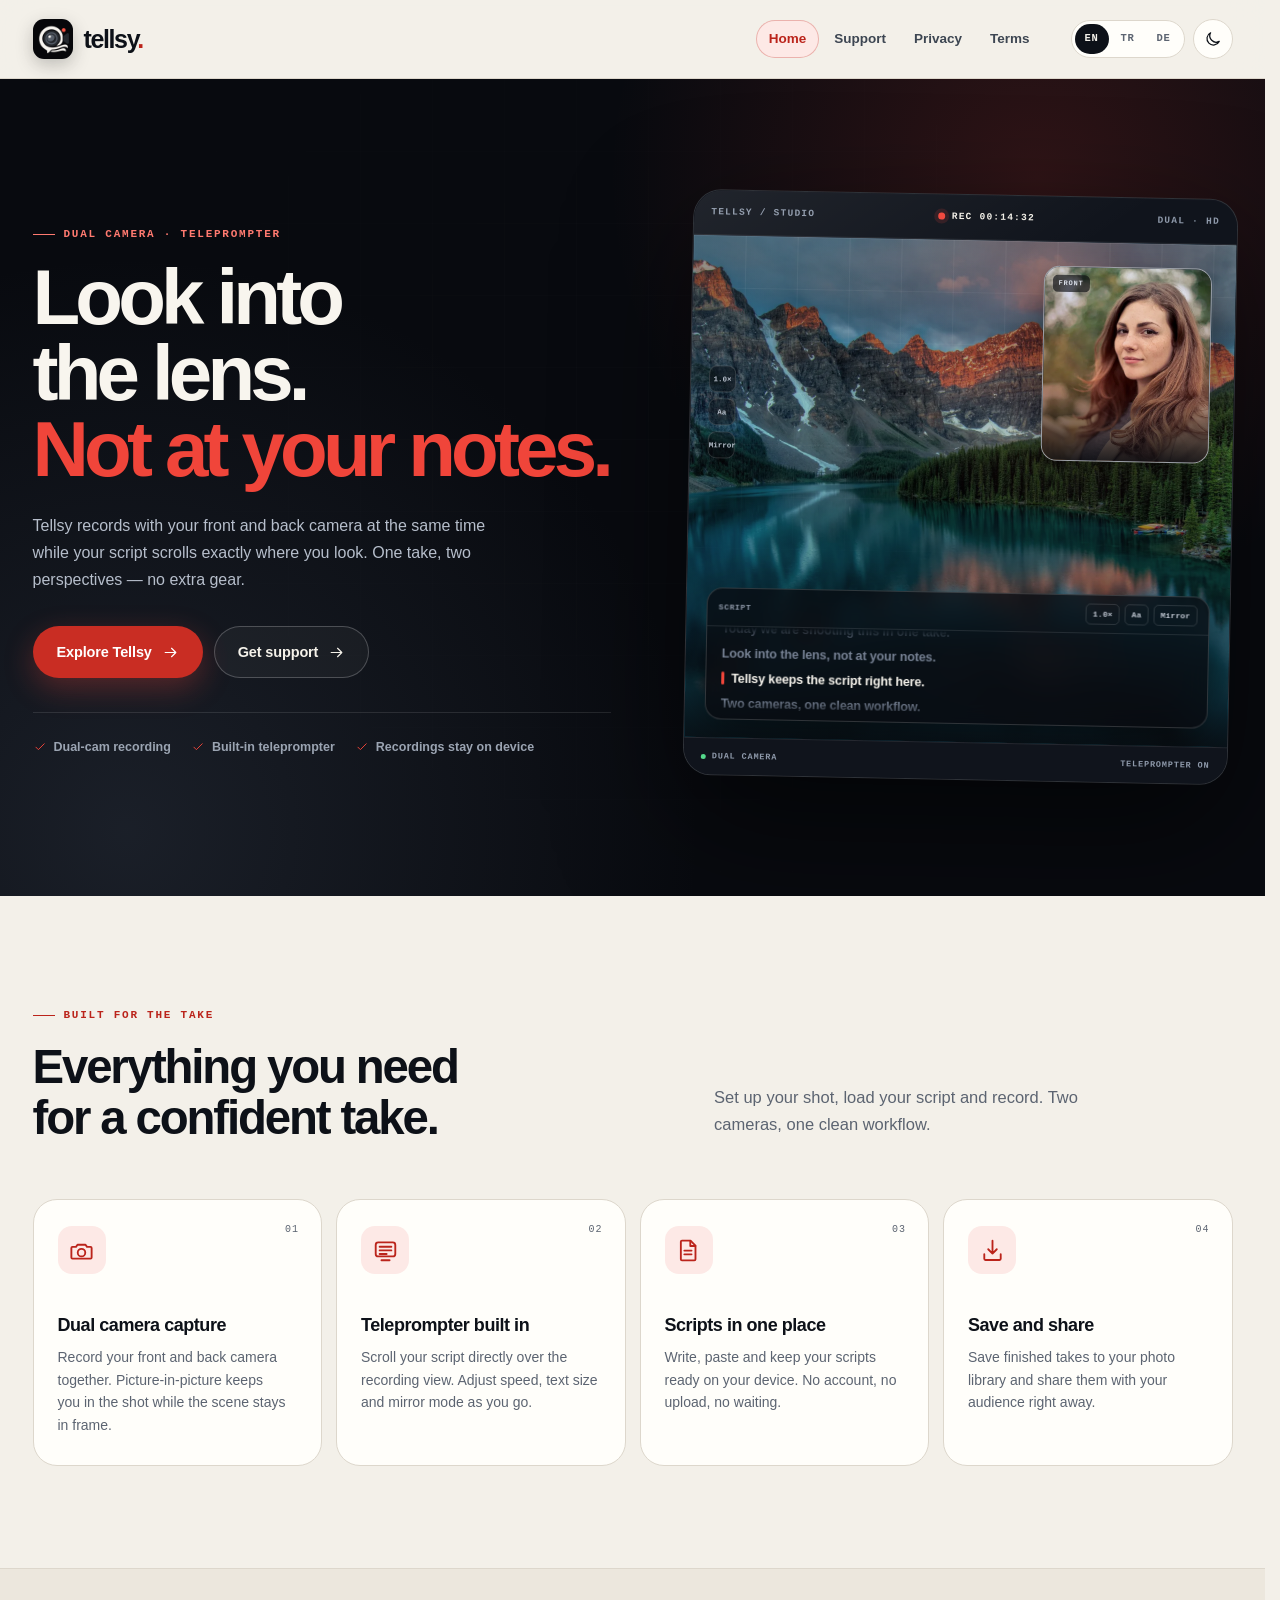
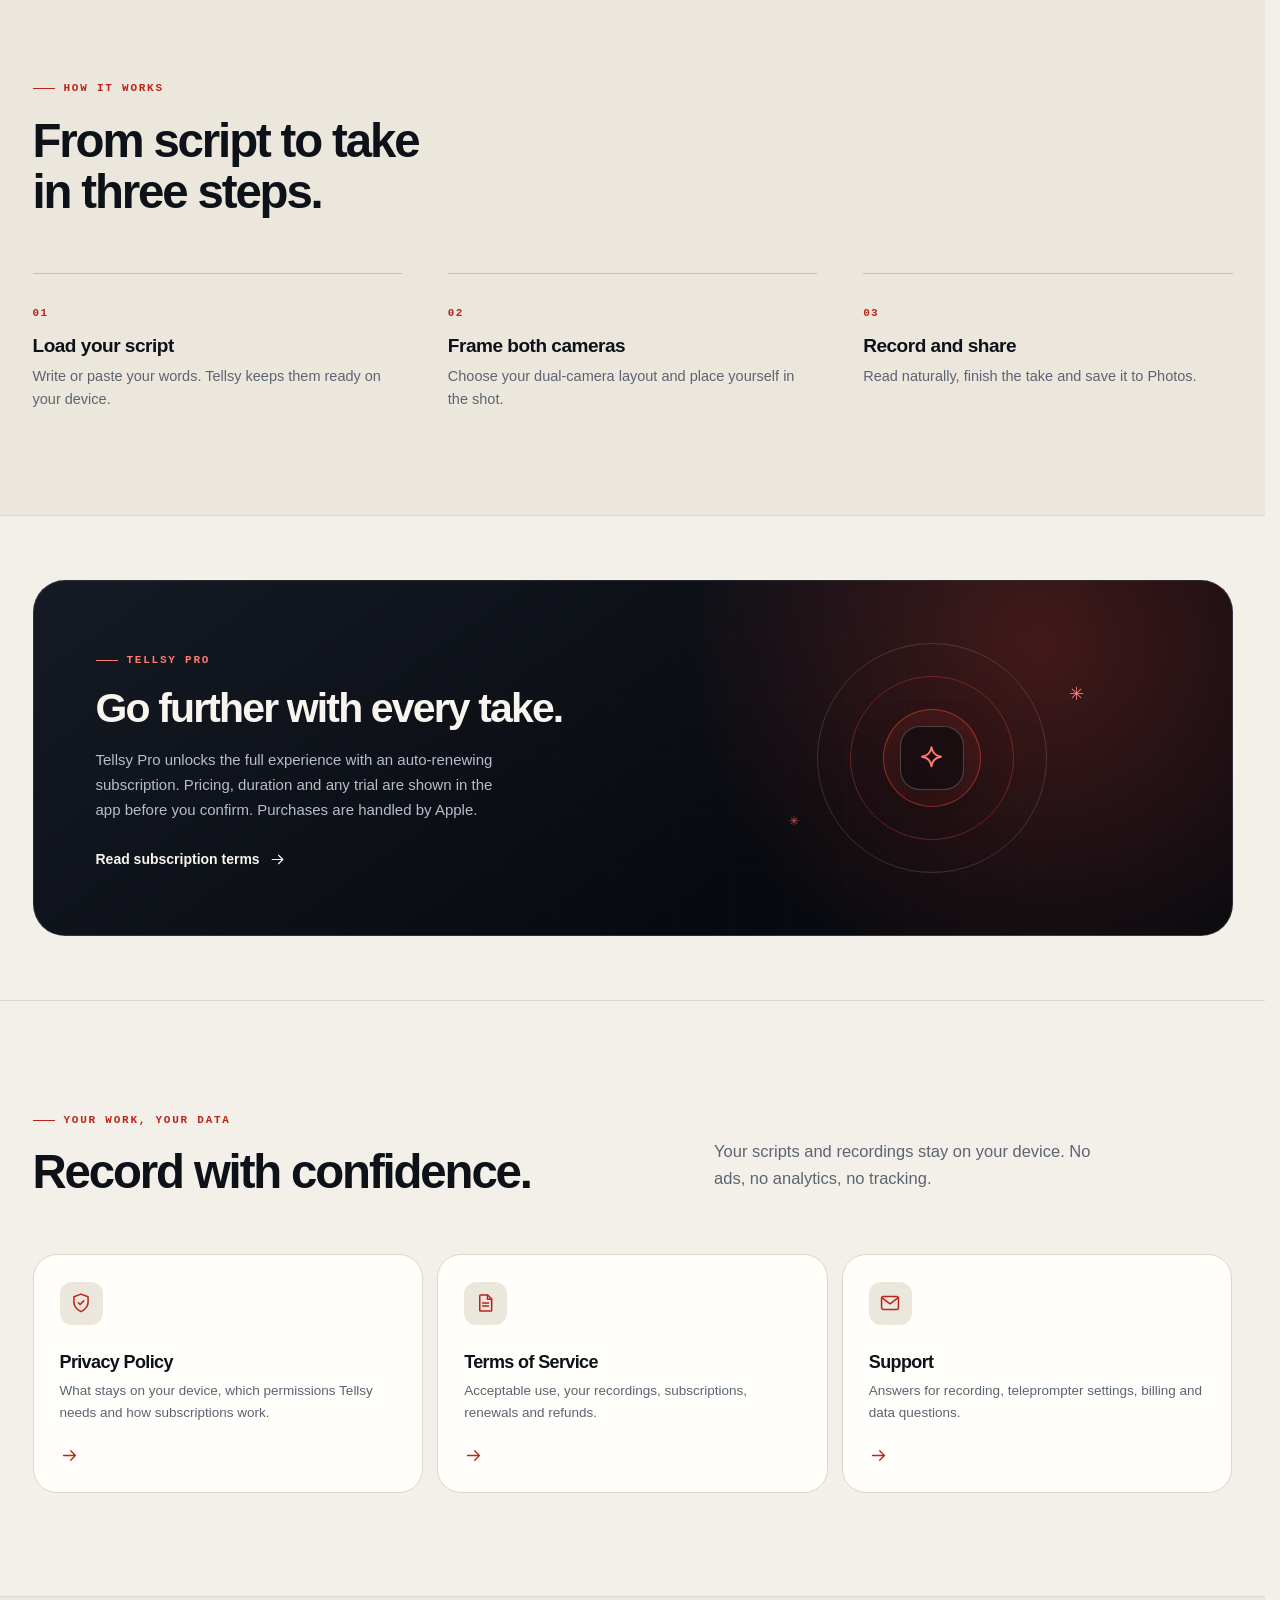
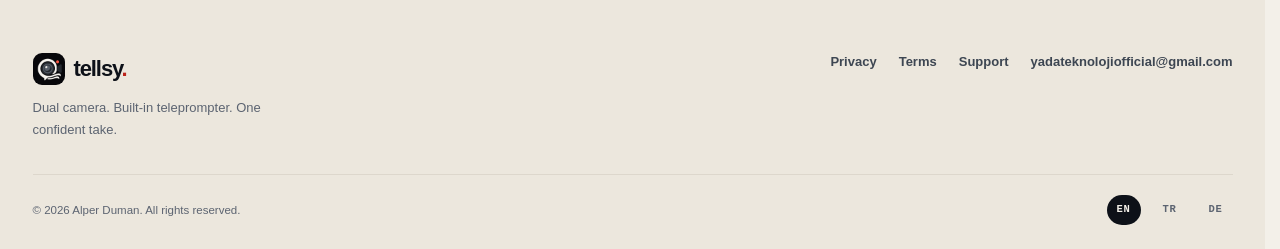
==== index.html @ 225191f5 "tellsy support, index files" ====
<!doctype html>
<html lang="en">
<head>
  <meta charset="utf-8">
  <meta name="viewport" content="width=device-width, initial-scale=1">
  <meta name="color-scheme" content="light dark">
  <script blocking="render">try{var t=localStorage.getItem('tellsy-theme');if(t==='light'||t==='dark'){document.querySelector('meta[name="color-scheme"]').content=t;document.documentElement.dataset.theme=t;}}catch(e){}</script>
  <script blocking="render">(function(){try{var a=['en','tr','de'],q=new URLSearchParams(location.search).get('lang'),s=null;try{s=localStorage.getItem('tellsy-lang')}catch(e){}var l=(navigator.languages&&navigator.languages.length)?navigator.languages:[navigator.language||'en'],auto='en';for(var i=0;i<l.length;i++){var c=String(l[i]).toLowerCase().slice(0,2);if(c==='en'||c==='tr'||c==='de'){auto=c;break}}var lang=a.indexOf(q)>-1?q:(a.indexOf(s)>-1?s:auto);window.__tellsyLang=lang;if(lang!=='en'){document.documentElement.dataset.pendingLang=lang;setTimeout(function(){delete document.documentElement.dataset.pendingLang},2500)}}catch(e){window.__tellsyLang='en'}})();</script>
  <title>Tellsy: Dual Cam Teleprompter — Look into the lens.</title>
  <meta name="description" content="Record with your front and back camera at the same time while your script scrolls. Tellsy is a dual-camera teleprompter for confident, one-take videos.">
  <meta name="robots" content="index,follow">
  <meta name="author" content="Alper Duman">
  <meta name="application-name" content="Tellsy">
  <meta name="theme-color" content="#f3f0e9" media="(prefers-color-scheme: light)">
  <meta name="theme-color" content="#080a0f" media="(prefers-color-scheme: dark)">
  <link rel="canonical" href="https://alperrd.github.io/docora-support/tellsy-support-github-pages/">
  <meta property="og:type" content="website">
  <meta property="og:site_name" content="Tellsy">
  <meta property="og:url" content="https://alperrd.github.io/docora-support/tellsy-support-github-pages/">
  <meta property="og:title" content="Tellsy: Dual Cam Teleprompter — Look into the lens.">
  <meta property="og:description" content="Record with your front and back camera at the same time while your script scrolls. Tellsy is a dual-camera teleprompter for confident, one-take videos.">
  <meta property="og:image" content="https://alperrd.github.io/docora-support/tellsy-support-github-pages/assets/og-image.png">
  <meta property="og:image:type" content="image/png">
  <meta property="og:image:width" content="1200">
  <meta property="og:image:height" content="630">
  <meta property="og:image:alt" content="Tellsy app icon on a dark background with the message &quot;Look into the lens. Not at your notes.&quot;">
  <meta property="og:locale" content="en_US">
  <meta name="twitter:card" content="summary_large_image">
  <meta name="twitter:title" content="Tellsy: Dual Cam Teleprompter — Look into the lens.">
  <meta name="twitter:description" content="Record with your front and back camera at the same time while your script scrolls. Tellsy is a dual-camera teleprompter for confident, one-take videos.">
  <meta name="twitter:image" content="https://alperrd.github.io/docora-support/tellsy-support-github-pages/assets/og-image.png">
  <meta name="twitter:image:alt" content="Tellsy app icon on a dark background with the message &quot;Look into the lens. Not at your notes.&quot;">
  <link rel="icon" type="image/png" sizes="32x32" href="assets/favicon-32x32.png?v=2">
  <link rel="icon" type="image/png" sizes="16x16" href="assets/favicon-16x16.png?v=2">
  <link rel="apple-touch-icon" sizes="180x180" href="assets/apple-touch-icon.png?v=2">
  <link rel="preload" as="image" href="assets/icon-192.png?v=2" fetchpriority="high">
  <link rel="preload" as="image" href="assets/studio-scene.webp" type="image/webp" fetchpriority="high">
  <link rel="stylesheet" href="assets/style.css?v=5">
  <link rel="expect" href="#hero" blocking="render">
  <noscript><style>.theme-toggle{display:none}</style></noscript>
  <script defer src="assets/i18n.js?v=5"></script>
  <script defer src="assets/main.js?v=5"></script>
</head>
<body data-page="home" data-lang="en">
<div id="app">

<a class="skip-link" href="#main-content">Skip to content</a>
<header class="site-header">
    <div class="container header-inner">
      <a class="brand" href="index.html" aria-label="Tellsy — Home">
        <img src="assets/icon-192.png?v=2" width="40" height="40" alt="" fetchpriority="high" decoding="async">
        <span>tellsy<span class="brand-dot">.</span></span>
      </a>
      <nav class="site-nav" aria-label="Primary navigation">
        <button class="menu-button" type="button" popovertarget="site-menu" aria-controls="site-menu" aria-expanded="false">
          <svg width="18" height="18" viewBox="0 0 24 24" fill="none" stroke="currentColor" stroke-width="1.65" stroke-linecap="round" stroke-linejoin="round" aria-hidden="true"><path d="M4 7.2h16M4 12h16M4 16.8h16"/></svg><span>Menu</span>
        </button>
        <ul id="site-menu" class="site-menu" popover="auto">
          <li><a href="index.html" aria-current="page">Home</a></li>
          <li><a href="support.html">Support</a></li>
          <li><a href="privacy.html">Privacy</a></li>
          <li><a href="terms.html">Terms</a></li>
          <li class="menu-lang"><a class="lang-link " href="?lang=en" lang="en" aria-label="English" aria-current="true">EN</a><a class="lang-link " href="?lang=tr" lang="tr" aria-label="Türkçe">TR</a><a class="lang-link " href="?lang=de" lang="de" aria-label="Deutsch">DE</a></li>
        </ul>
      </nav>
      <div class="header-actions">
        <div class="lang-switch" role="group" aria-label="Language"><a class="lang-link " href="?lang=en" lang="en" aria-label="English" aria-current="true">EN</a><a class="lang-link " href="?lang=tr" lang="tr" aria-label="Türkçe">TR</a><a class="lang-link " href="?lang=de" lang="de" aria-label="Deutsch">DE</a></div>
        <button class="icon-button theme-toggle" type="button" aria-label="Switch to dark appearance" title="Switch to dark appearance" data-label-light="Switch to light appearance" data-label-dark="Switch to dark appearance">
          <span class="icon-sun"><svg width="18" height="18" viewBox="0 0 24 24" fill="none" stroke="currentColor" stroke-width="1.65" stroke-linecap="round" stroke-linejoin="round" aria-hidden="true"><circle cx="12" cy="12" r="4"/><path d="M12 2.3v2.1m0 15.2v2.1M4.9 4.9l1.5 1.5m11.2 11.2 1.5 1.5M2.3 12h2.1m15.2 0h2.1M4.9 19.1l1.5-1.5M17.6 6.4l1.5-1.5"/></svg></span>
          <span class="icon-moon"><svg width="18" height="18" viewBox="0 0 24 24" fill="none" stroke="currentColor" stroke-width="1.65" stroke-linecap="round" stroke-linejoin="round" aria-hidden="true"><path d="M20.3 15.2A8.5 8.5 0 0 1 8.8 3.7a8.6 8.6 0 1 0 11.5 11.5Z"/></svg></span>
        </button>
      </div>
    </div>
  </header>
<main id="main-content">
    <section class="hero" id="hero">
      <div class="container hero-grid">
        <div class="hero-copy">
          <span class="eyebrow">Dual camera · Teleprompter</span>
          <h1>Look into the lens.<br><em>Not at your notes.</em></h1>
          <p class="hero-description">Tellsy records with your front and back camera at the same time while your script scrolls exactly where you look. One take, two perspectives — no extra gear.</p>
          <div class="hero-actions">
            <a class="button button-primary" href="#features">Explore Tellsy <svg width="17" height="17" viewBox="0 0 24 24" fill="none" stroke="currentColor" stroke-width="1.65" stroke-linecap="round" stroke-linejoin="round" aria-hidden="true"><path d="M4.5 12h15m-6-6 6 6-6 6"/></svg></a>
            <a class="button button-ghost" href="support.html">Get support <svg width="17" height="17" viewBox="0 0 24 24" fill="none" stroke="currentColor" stroke-width="1.65" stroke-linecap="round" stroke-linejoin="round" aria-hidden="true"><path d="M4.5 12h15m-6-6 6 6-6 6"/></svg></a>
          </div>
          <div class="hero-tags">
            <span><svg width="14" height="14" viewBox="0 0 24 24" fill="none" stroke="currentColor" stroke-width="1.65" stroke-linecap="round" stroke-linejoin="round" aria-hidden="true"><path d="m5 12.3 4.2 4.2L19.2 6.5"/></svg> Dual-cam recording</span><span><svg width="14" height="14" viewBox="0 0 24 24" fill="none" stroke="currentColor" stroke-width="1.65" stroke-linecap="round" stroke-linejoin="round" aria-hidden="true"><path d="m5 12.3 4.2 4.2L19.2 6.5"/></svg> Built-in teleprompter</span><span><svg width="14" height="14" viewBox="0 0 24 24" fill="none" stroke="currentColor" stroke-width="1.65" stroke-linecap="round" stroke-linejoin="round" aria-hidden="true"><path d="m5 12.3 4.2 4.2L19.2 6.5"/></svg> Recordings stay on device</span>
          </div>
        </div>
        <div class="hero-visual"><div class="studio" role="img" aria-label="Tellsy studio preview: dual camera recording with an on-screen teleprompter">
    <div class="studio-bar">
      <span>Tellsy / Studio</span>
      <span class="studio-rec"><i></i>REC 00:14:32</span>
      <span>DUAL · HD</span>
    </div>
    <div class="studio-stage">
      <img class="stage-backdrop" src="assets/studio-scene.webp" width="1400" height="1296" alt="" fetchpriority="high" decoding="async">
      <div class="pip">
        <img class="pip-photo" src="assets/studio-presenter.webp" width="600" height="698" alt="" decoding="async">
        <span class="pip-label">FRONT</span>
      </div>
      <div class="stage-side-controls" aria-hidden="true"><span>1.0×</span><span>Aa</span><span>Mirror</span></div>
      <div class="prompter">
        <div class="prompter-top">
          <span>SCRIPT</span>
          <div class="prompter-controls"><span>1.0×</span><span>Aa</span><span>Mirror</span></div>
        </div>
        <div class="prompter-window"><div class="prompter-scroll"><p class="prompter-line">Welcome back to the channel.</p><p class="prompter-line">Today we are shooting this in one take.</p><p class="prompter-line">Look into the lens, not at your notes.</p><p class="prompter-line is-active">Tellsy keeps the script right here.</p><p class="prompter-line">Two cameras, one clean workflow.</p><p class="prompter-line">Let us make the next take count.</p><p class="prompter-line">Welcome back to the channel.</p><p class="prompter-line">Today we are shooting this in one take.</p><p class="prompter-line">Look into the lens, not at your notes.</p><p class="prompter-line is-active">Tellsy keeps the script right here.</p><p class="prompter-line">Two cameras, one clean workflow.</p><p class="prompter-line">Let us make the next take count.</p></div></div>
      </div>
    </div>
    <div class="studio-foot">
      <span><i></i>Dual camera</span>
      <span>Teleprompter on</span>
    </div>
  </div></div>
      </div>
    </section>

    <section class="section features-section" id="features">
      <div class="container">
        <div class="section-head">
          <div>
            <span class="eyebrow">Built for the take</span>
            <h2>Everything you need for a confident take.</h2>
          </div>
          <p>Set up your shot, load your script and record. Two cameras, one clean workflow.</p>
        </div>
        <div class="feature-grid">
          <article class="feature-card">
            <span class="feature-number">01</span>
            <div class="feature-icon"><svg width="27" height="27" viewBox="0 0 24 24" fill="none" stroke="currentColor" stroke-width="1.65" stroke-linecap="round" stroke-linejoin="round" aria-hidden="true"><path d="M4 8.75h3.1l1.35-1.9h7.1l1.35 1.9H20a1 1 0 0 1 1 1v8.5a1 1 0 0 1-1 1H4a1 1 0 0 1-1-1v-8.5a1 1 0 0 1 1-1Z"/><circle cx="12" cy="13.9" r="3.35"/></svg></div>
            <h3>Dual camera capture</h3>
            <p>Record your front and back camera together. Picture-in-picture keeps you in the shot while the scene stays in frame.</p>
          </article><article class="feature-card">
            <span class="feature-number">02</span>
            <div class="feature-icon"><svg width="27" height="27" viewBox="0 0 24 24" fill="none" stroke="currentColor" stroke-width="1.65" stroke-linecap="round" stroke-linejoin="round" aria-hidden="true"><rect x="3.3" y="4.8" width="17.4" height="12.4" rx="2.2"/><path d="M6.8 8.7h10.4M6.8 11.9h10.4M6.8 15.1h6.2"/><path d="M8.4 20.7h7.2"/></svg></div>
            <h3>Teleprompter built in</h3>
            <p>Scroll your script directly over the recording view. Adjust speed, text size and mirror mode as you go.</p>
          </article><article class="feature-card">
            <span class="feature-number">03</span>
            <div class="feature-icon"><svg width="27" height="27" viewBox="0 0 24 24" fill="none" stroke="currentColor" stroke-width="1.65" stroke-linecap="round" stroke-linejoin="round" aria-hidden="true"><path d="M6.2 3.2h7.6l4.4 4.4v12.2a1 1 0 0 1-1 1H6.2a1 1 0 0 1-1-1V4.2a1 1 0 0 1 1-1Z"/><path d="M13.6 3.4V8h4.5M8.3 12.1h6.4M8.3 15.4h6.4"/></svg></div>
            <h3>Scripts in one place</h3>
            <p>Write, paste and keep your scripts ready on your device. No account, no upload, no waiting.</p>
          </article><article class="feature-card">
            <span class="feature-number">04</span>
            <div class="feature-icon"><svg width="27" height="27" viewBox="0 0 24 24" fill="none" stroke="currentColor" stroke-width="1.65" stroke-linecap="round" stroke-linejoin="round" aria-hidden="true"><path d="M12 3.3v11.4m0 0 3.8-3.8M12 14.7 8.2 10.9"/><path d="M4.7 15.3v4.1a1 1 0 0 0 1 1h12.6a1 1 0 0 0 1-1v-4.1"/></svg></div>
            <h3>Save and share</h3>
            <p>Save finished takes to your photo library and share them with your audience right away.</p>
          </article>
        </div>
      </div>
    </section>

    <section class="section steps-section">
      <div class="container">
        <div class="section-head">
          <div>
            <span class="eyebrow">How it works</span>
            <h2>From script to take in three steps.</h2>
          </div>
        </div>
        <div class="steps-grid">
          <article class="step"><h3>Load your script</h3><p>Write or paste your words. Tellsy keeps them ready on your device.</p></article><article class="step"><h3>Frame both cameras</h3><p>Choose your dual-camera layout and place yourself in the shot.</p></article><article class="step"><h3>Record and share</h3><p>Read naturally, finish the take and save it to Photos.</p></article>
        </div>
      </div>
    </section>

    <section class="section premium-section">
      <div class="container">
        <div class="premium-panel">
          <div class="premium-copy">
            <span class="eyebrow">Tellsy Pro</span>
            <h2>Go further with every take.</h2>
            <p>Tellsy Pro unlocks the full experience with an auto-renewing subscription. Pricing, duration and any trial are shown in the app before you confirm. Purchases are handled by Apple.</p>
            <a class="premium-link" href="terms.html#subscriptions">Read subscription terms <svg width="17" height="17" viewBox="0 0 24 24" fill="none" stroke="currentColor" stroke-width="1.65" stroke-linecap="round" stroke-linejoin="round" aria-hidden="true"><path d="M4.5 12h15m-6-6 6 6-6 6"/></svg></a>
          </div>
          <div class="premium-graphic" aria-hidden="true">
            <div class="ring ring-1"></div>
            <div class="ring ring-2"></div>
            <div class="ring ring-3"></div>
            <div class="premium-badge"><svg width="27" height="27" viewBox="0 0 24 24" fill="none" stroke="currentColor" stroke-width="1.65" stroke-linecap="round" stroke-linejoin="round" aria-hidden="true"><path d="M12 2.8c.7 5.1 3.4 7.8 8.5 8.5-5.1.7-7.8 3.4-8.5 8.5-.7-5.1-3.4-7.8-8.5-8.5 5.1-.7 7.8-3.4 8.5-8.5Z"/></svg></div>
            <span class="premium-spark spark-a">✳</span>
            <span class="premium-spark spark-b">✳</span>
          </div>
        </div>
      </div>
    </section>

    <section class="section trust-section">
      <div class="container">
        <div class="section-head">
          <div>
            <span class="eyebrow">Your work, your data</span>
            <h2>Record with confidence.</h2>
          </div>
          <p>Your scripts and recordings stay on your device. No ads, no analytics, no tracking.</p>
        </div>
        <div class="legal-grid">
          <a class="legal-card" href="privacy.html">
            <div class="legal-card-icon"><svg width="22" height="22" viewBox="0 0 24 24" fill="none" stroke="currentColor" stroke-width="1.65" stroke-linecap="round" stroke-linejoin="round" aria-hidden="true"><path d="M12 21.4s7.7-3.8 7.7-9.6V5.2L12 2.3 4.3 5.2v6.6c0 5.8 7.7 9.6 7.7 9.6Z"/><path d="m9.1 11.7 2 2 3.8-4"/></svg></div>
            <h3>Privacy Policy</h3>
            <p>What stays on your device, which permissions Tellsy needs and how subscriptions work.</p>
            <span class="legal-card-arrow"><svg width="19" height="19" viewBox="0 0 24 24" fill="none" stroke="currentColor" stroke-width="1.65" stroke-linecap="round" stroke-linejoin="round" aria-hidden="true"><path d="M4.5 12h15m-6-6 6 6-6 6"/></svg></span>
          </a><a class="legal-card" href="terms.html">
            <div class="legal-card-icon"><svg width="22" height="22" viewBox="0 0 24 24" fill="none" stroke="currentColor" stroke-width="1.65" stroke-linecap="round" stroke-linejoin="round" aria-hidden="true"><path d="M6.2 3.2h7.6l4.4 4.4v12.2a1 1 0 0 1-1 1H6.2a1 1 0 0 1-1-1V4.2a1 1 0 0 1 1-1Z"/><path d="M13.6 3.4V8h4.5M8.3 12.1h6.4M8.3 15.4h6.4"/></svg></div>
            <h3>Terms of Service</h3>
            <p>Acceptable use, your recordings, subscriptions, renewals and refunds.</p>
            <span class="legal-card-arrow"><svg width="19" height="19" viewBox="0 0 24 24" fill="none" stroke="currentColor" stroke-width="1.65" stroke-linecap="round" stroke-linejoin="round" aria-hidden="true"><path d="M4.5 12h15m-6-6 6 6-6 6"/></svg></span>
          </a><a class="legal-card" href="support.html">
            <div class="legal-card-icon"><svg width="22" height="22" viewBox="0 0 24 24" fill="none" stroke="currentColor" stroke-width="1.65" stroke-linecap="round" stroke-linejoin="round" aria-hidden="true"><rect x="2.8" y="4.8" width="18.4" height="14.4" rx="2.2"/><path d="m3.4 6.4 8.6 6.5 8.6-6.5"/></svg></div>
            <h3>Support</h3>
            <p>Answers for recording, teleprompter settings, billing and data questions.</p>
            <span class="legal-card-arrow"><svg width="19" height="19" viewBox="0 0 24 24" fill="none" stroke="currentColor" stroke-width="1.65" stroke-linecap="round" stroke-linejoin="round" aria-hidden="true"><path d="M4.5 12h15m-6-6 6 6-6 6"/></svg></span>
          </a>
        </div>
      </div>
    </section>
  </main>
<footer class="site-footer">
    <div class="container">
      <div class="footer-grid">
        <div class="footer-brand">
          <a class="footer-brand-name" href="index.html">
            <img src="assets/icon-192.png?v=2" width="32" height="32" alt="" loading="lazy" decoding="async">
            <span>tellsy<span class="brand-dot">.</span></span>
          </a>
          <p>Dual camera. Built-in teleprompter. One confident take.</p>
        </div>
        <nav class="footer-nav" aria-label="Footer navigation">
          <a href="privacy.html">Privacy</a>
          <a href="terms.html">Terms</a>
          <a href="support.html">Support</a>
          <a href="mailto:yadateknolojiofficial@gmail.com">yadateknolojiofficial@gmail.com</a>
        </nav>
      </div>
      <div class="footer-bottom">
        <span>© 2026 Alper Duman. All rights reserved.</span>
        <div class="footer-lang" aria-label="Language"><a class="lang-link " href="?lang=en" lang="en" aria-label="English" aria-current="true">EN</a><a class="lang-link " href="?lang=tr" lang="tr" aria-label="Türkçe">TR</a><a class="lang-link " href="?lang=de" lang="de" aria-label="Deutsch">DE</a></div>
      </div>
    </div>
  </footer>
</div>
<!-- /app -->
  <script type="application/ld+json">{"@context":"https://schema.org","@type":"SoftwareApplication","name":"Tellsy: Dual Cam Teleprompter","alternateName":"Tellsy","applicationCategory":"MultimediaApplication","operatingSystem":"iOS","author":{"@type":"Person","name":"Alper Duman"},"description":"Record with your front and back camera at the same time while your script scrolls. Tellsy is a dual-camera teleprompter for confident, one-take videos."}</script>
</body>
</html>
---- assets/style.css ----
/* Tellsy — support & legal site
   Design tokens follow the app icon: ink, porcelain, signal red, lens slate. */

:root {
  --bg-light: #f3f0e9;
  --bg-dark: #080a0f;
  --surface-light: #fffefa;
  --surface-dark: #11151d;
  --surface-2-light: #ece7dd;
  --surface-2-dark: #181d27;
  --text-light: #0d1118;
  --text-dark: #f5f2ea;
  --text-2-light: #3d4652;
  --text-2-dark: #c9ced8;
  --muted-light: #5c6471;
  --muted-dark: #98a1b0;
  --line-light: #ddd7cc;
  --line-dark: #252c38;
  --red-light: #bb241b;
  --red-dark: #ff6055;
  --red-bright: #f0453a;
  --red-button: #c92d23;
  --red-button-hover: #a9231b;
  --red-soft-light: #fde9e6;
  --red-soft-dark: #2a1311;
  --lens: #394356;
  --paper: #fffefa;

  --bg: var(--bg-light);
  --surface: var(--surface-light);
  --surface-2: var(--surface-2-light);
  --text: var(--text-light);
  --text-2: var(--text-2-light);
  --muted: var(--muted-light);
  --line: var(--line-light);
  --red: var(--red-light);
  --red-soft: var(--red-soft-light);
  --header: rgba(243, 240, 233, 0.86);
  --shadow-sm: 0 2px 8px rgba(13, 17, 24, 0.05), 0 12px 34px rgba(13, 17, 24, 0.05);
  --shadow-lg: 0 34px 100px rgba(4, 6, 10, 0.22);
  --radius: 24px;
  --radius-sm: 14px;
  --container: 1200px;
  --font-sans: -apple-system, BlinkMacSystemFont, "Segoe UI", Inter, Roboto, Helvetica, Arial, sans-serif;
  --font-mono: ui-monospace, SFMono-Regular, "SF Mono", Menlo, Consolas, monospace;

  color-scheme: light dark;

  &:has(> head > meta[name="color-scheme"][content="dark"]) {
    color-scheme: dark;
  }
  &:has(> head > meta[name="color-scheme"][content="light"]) {
    color-scheme: light;
  }
}

:root[data-theme="dark"] {
  color-scheme: dark;
}

:root[data-theme="light"] {
  color-scheme: light;
}

@media (prefers-color-scheme: dark) {
  :root {
    --bg: var(--bg-dark);
    --surface: var(--surface-dark);
    --surface-2: var(--surface-2-dark);
    --text: var(--text-dark);
    --text-2: var(--text-2-dark);
    --muted: var(--muted-dark);
    --line: var(--line-dark);
    --red: var(--red-dark);
    --red-soft: var(--red-soft-dark);
    --header: rgba(8, 10, 15, 0.82);
    --shadow-sm: 0 2px 8px rgba(0, 0, 0, 0.24), 0 16px 44px rgba(0, 0, 0, 0.22);
    --shadow-lg: 0 34px 100px rgba(0, 0, 0, 0.52);
  }
}

/* Token fallbacks for browsers without :has() or light-dark(). */
:root[data-theme="dark"] {
  --bg: var(--bg-dark);
  --surface: var(--surface-dark);
  --surface-2: var(--surface-2-dark);
  --text: var(--text-dark);
  --text-2: var(--text-2-dark);
  --muted: var(--muted-dark);
  --line: var(--line-dark);
  --red: var(--red-dark);
  --red-soft: var(--red-soft-dark);
  --header: rgba(8, 10, 15, 0.82);
  --shadow-sm: 0 2px 8px rgba(0, 0, 0, 0.24), 0 16px 44px rgba(0, 0, 0, 0.22);
  --shadow-lg: 0 34px 100px rgba(0, 0, 0, 0.52);
}

:root[data-theme="light"] {
  --bg: var(--bg-light);
  --surface: var(--surface-light);
  --surface-2: var(--surface-2-light);
  --text: var(--text-light);
  --text-2: var(--text-2-light);
  --muted: var(--muted-light);
  --line: var(--line-light);
  --red: var(--red-light);
  --red-soft: var(--red-soft-light);
  --header: rgba(243, 240, 233, 0.86);
  --shadow-sm: 0 2px 8px rgba(13, 17, 24, 0.05), 0 12px 34px rgba(13, 17, 24, 0.05);
  --shadow-lg: 0 34px 100px rgba(4, 6, 10, 0.22);
}

@supports (color: light-dark(#fff, #000)) {
  :root {
    --bg: light-dark(var(--bg-light), var(--bg-dark));
    --surface: light-dark(var(--surface-light), var(--surface-dark));
    --surface-2: light-dark(var(--surface-2-light), var(--surface-2-dark));
    --text: light-dark(var(--text-light), var(--text-dark));
    --text-2: light-dark(var(--text-2-light), var(--text-2-dark));
    --muted: light-dark(var(--muted-light), var(--muted-dark));
    --line: light-dark(var(--line-light), var(--line-dark));
    --red: light-dark(var(--red-light), var(--red-dark));
    --red-soft: light-dark(var(--red-soft-light), var(--red-soft-dark));
    --header: light-dark(rgba(243, 240, 233, 0.86), rgba(8, 10, 15, 0.82));
    --shadow-sm: light-dark(0 2px 8px rgba(13, 17, 24, 0.05), 0 2px 8px rgba(0, 0, 0, 0.24));
    --shadow-lg: light-dark(0 34px 100px rgba(4, 6, 10, 0.22), 0 34px 100px rgba(0, 0, 0, 0.52));
  }
}

/* Cross-document transitions: progressive enhancement for page changes.
   Browsers without support keep the normal instant navigation. */
@view-transition {
  navigation: auto;
}

@media (prefers-reduced-motion: no-preference) {
  ::view-transition-old(root) {
    animation: page-fade-out 0.14s ease both;
  }

  ::view-transition-new(root) {
    animation: page-fade-in 0.22s ease both;
  }
}

@keyframes page-fade-out {
  to {
    opacity: 0;
  }
}

@keyframes page-fade-in {
  from {
    opacity: 0;
  }
}

@media (prefers-reduced-motion: reduce) {
  @view-transition {
    navigation: none;
  }
}

/* Locale bootstrap hides the English fallback until the localized body is ready. */
html[data-pending-lang] body {
  visibility: hidden;
}

html[data-pending-lang] {
  background: var(--bg);
}

*,
*::before,
*::after {
  box-sizing: border-box;
}

html {
  scroll-behavior: smooth;
  scroll-padding-top: 110px;
  scrollbar-gutter: stable;
  -webkit-text-size-adjust: 100%;
}

body {
  margin: 0;
  min-height: 100dvh;
  background: var(--bg);
  color: var(--text);
  font-family: var(--font-sans);
  font-size: 16px;
  line-height: 1.65;
  -webkit-font-smoothing: antialiased;
  text-rendering: optimizeLegibility;
}

img,
svg {
  display: block;
  max-width: 100%;
}

svg {
  flex-shrink: 0;
}

a {
  color: inherit;
  text-decoration: none;
}

button {
  font: inherit;
  color: inherit;
}

button,
a,
summary {
  -webkit-tap-highlight-color: transparent;
}

button:focus-visible,
a:focus-visible,
summary:focus-visible {
  outline: 3px solid var(--red);
  outline-offset: 3px;
  border-radius: 6px;
}

::selection {
  background: var(--red-bright);
  color: #fff;
}

h1,
h2,
h3,
h4,
p,
ul,
ol {
  margin-top: 0;
}

h1,
h2,
h3,
h4 {
  color: var(--text);
  font-weight: 720;
  letter-spacing: -0.035em;
  line-height: 1.08;
  text-wrap: balance;
  overflow-wrap: break-word;
}

h1,
h2 {
  hyphens: auto;
  hyphenate-limit-chars: 8 4 4;
}

p {
  text-wrap: pretty;
}

.container {
  width: min(var(--container), calc(100% - 48px));
  margin-inline: auto;
}

.skip-link {
  position: fixed;
  inset-block-start: -120px;
  inset-inline-start: 20px;
  z-index: 300;
  padding: 12px 18px;
  border-radius: 10px;
  background: var(--text);
  color: var(--bg);
  font-weight: 700;
}

.skip-link:focus {
  inset-block-start: 12px;
}

/* Header */
.site-header {
  position: sticky;
  inset-block-start: 0;
  z-index: 80;
  background: var(--header);
  border-block-end: 1px solid var(--line);
  backdrop-filter: blur(20px) saturate(1.3);
  -webkit-backdrop-filter: blur(20px) saturate(1.3);
  /* Shared name keeps the header visually stable across page transitions. */
  view-transition-name: site-header;
}

/* Reading progress for long legal pages; only when scroll timelines exist. */
.reading-progress {
  display: none;
}

@supports (animation-timeline: scroll()) {
  .reading-progress {
    position: fixed;
    inset-block-start: 0;
    inset-inline: 0;
    z-index: 200;
    display: block;
    block-size: 3px;
    background: var(--red-bright);
    transform: scaleX(0);
    transform-origin: 0 50%;
    animation: reading-progress linear both;
    animation-timeline: scroll(root block);
    pointer-events: none;
  }
}

@keyframes reading-progress {
  to {
    transform: scaleX(1);
  }
}

.header-inner {
  display: flex;
  align-items: center;
  gap: 28px;
  min-block-size: 78px;
}

.header-inner > * {
  flex-shrink: 0;
}

.brand {
  display: inline-flex;
  align-items: center;
  gap: 11px;
  min-block-size: 44px;
  font-size: 25px;
  font-weight: 800;
  letter-spacing: -0.055em;
  line-height: 1;
}

.brand img {
  inline-size: 40px;
  block-size: 40px;
  border-radius: 11px;
  /* The supplied icon artwork is transparent; the dark tile keeps the cream
     lens ring readable on the light theme, exactly as in the brand preview. */
  background: #07070a;
  box-shadow: 0 6px 18px rgba(4, 6, 10, 0.22);
  transition: transform 0.22s ease;
}

.brand:hover img {
  transform: scale(1.05) rotate(-2deg);
}

.brand-dot {
  color: var(--red);
}

.site-nav {
  margin-inline-start: auto;
  color: var(--text);
}

.menu-button {
  display: inline-flex;
  align-items: center;
  gap: 8px;
  min-block-size: 42px;
  padding: 0 14px;
  border: 1px solid var(--line);
  border-radius: 999px;
  background: var(--surface);
  color: var(--text);
  font-size: 13px;
  font-weight: 650;
  cursor: pointer;
}

.site-menu {
  display: none;
  margin: 0;
  padding: 0;
  list-style: none;
}

.site-menu[hidden] {
  display: none !important;
}

.is-measuring *,
.is-measuring *::before,
.is-measuring *::after {
  transition: none !important;
  animation-duration: 0.001ms !important;
}

.site-menu:is(:popover-open, .\:popover-open) {
  display: block;
}

.site-header.is-wide .menu-button {
  display: none;
}

.site-header.is-wide .site-menu {
  position: static;
  display: flex;
  align-items: center;
  gap: 2px;
  inline-size: auto;
  max-inline-size: none;
  block-size: auto;
  max-block-size: none;
  overflow: visible;
  margin: 0;
  padding: 0;
  border: 0;
  background: transparent;
  box-shadow: none;
}

.site-header.is-wide .site-menu::backdrop {
  display: none;
}

.site-nav .site-menu {
  position: fixed;
  inset: auto;
  inset-block-start: 4.9rem;
  inset-inline-end: 16px;
  inline-size: min(86dvw, 23rem);
  max-inline-size: calc(100dvw - 32px);
  max-block-size: calc(100dvh - 6.5rem);
  overflow: auto;
  padding: 10px;
  border: 1px solid var(--line);
  border-radius: 20px;
  background: var(--surface);
  box-shadow: var(--shadow-lg);
}

.site-nav .site-menu > li > a {
  display: flex;
  align-items: center;
  justify-content: space-between;
  min-block-size: 46px;
  padding: 0 14px;
  border-radius: 11px;
  color: var(--text-2);
  font-size: 14px;
  font-weight: 600;
}

.site-nav .site-menu > li > a:hover {
  background: var(--surface-2);
  color: var(--text);
}

.site-nav .site-menu > li > a[aria-current="page"] {
  background: var(--red-soft);
  color: var(--red);
  font-weight: 700;
}

.site-header.is-wide .site-menu > li > a {
  min-block-size: auto;
  padding: 8px 13px;
  border-radius: 999px;
  font-size: 13.5px;
}

.site-header.is-wide .site-menu > li > a[aria-current="page"] {
  box-shadow: inset 0 0 0 1px color-mix(in srgb, var(--red) 28%, transparent);
}

.site-menu .menu-lang {
  display: flex;
  gap: 6px;
  margin-block-start: 8px;
  padding-block-start: 12px;
  border-block-start: 1px solid var(--line);
}

.site-menu .menu-lang .lang-link {
  flex: 1;
  justify-content: center !important;
  min-block-size: 38px !important;
  border: 1px solid var(--line);
  font-family: var(--font-mono);
  font-size: 11px !important;
  letter-spacing: 0.08em;
}

.site-header.is-wide .site-menu .menu-lang {
  display: none;
}

.header-actions {
  display: flex;
  align-items: center;
  gap: 8px;
}

.lang-switch {
  display: inline-flex;
  align-items: center;
  gap: 2px;
  padding: 3px;
  border: 1px solid var(--line);
  border-radius: 999px;
  background: var(--surface);
}

.lang-link {
  display: inline-flex;
  align-items: center;
  justify-content: center;
  min-inline-size: 34px;
  min-block-size: 30px;
  padding: 0 7px;
  border-radius: 999px;
  color: var(--muted);
  font-family: var(--font-mono);
  font-size: 10.5px;
  font-weight: 700;
  letter-spacing: 0.06em;
}

.lang-link:hover {
  color: var(--text);
}

.lang-link[aria-current="true"] {
  background: var(--text);
  color: var(--bg);
}

.site-header:not(.is-wide) .lang-switch {
  display: none;
}

.icon-button {
  display: inline-grid;
  place-items: center;
  inline-size: 40px;
  block-size: 40px;
  border: 1px solid var(--line);
  border-radius: 50%;
  background: var(--surface);
  color: var(--text);
  cursor: pointer;
  transition: background-color 0.18s ease, border-color 0.18s ease;
}

.icon-button:hover {
  background: var(--surface-2);
  border-color: color-mix(in srgb, var(--text) 22%, var(--line));
}

.theme-toggle .icon-sun,
.theme-toggle .icon-moon {
  display: none;
}

:root:has(> head > meta[name="color-scheme"][content="dark"]) .theme-toggle .icon-sun,
:root:has(> head > meta[name="color-scheme"][content="light"]) .theme-toggle .icon-moon {
  display: block;
}

@media (prefers-color-scheme: dark) {
  :root:not(:has(> head > meta[name="color-scheme"][content="light"])) .theme-toggle .icon-sun {
    display: block;
  }
  :root:not(:has(> head > meta[name="color-scheme"][content="light"])) .theme-toggle .icon-moon {
    display: none;
  }
}

@media (prefers-color-scheme: light) {
  :root:not(:has(> head > meta[name="color-scheme"][content="dark"])) .theme-toggle .icon-moon {
    display: block;
  }
  :root:not(:has(> head > meta[name="color-scheme"][content="dark"])) .theme-toggle .icon-sun {
    display: none;
  }
}

/* Shared type */
.eyebrow {
  display: inline-flex;
  align-items: center;
  gap: 9px;
  margin-block-end: 18px;
  color: var(--red);
  font-family: var(--font-mono);
  font-size: 11px;
  font-weight: 700;
  letter-spacing: 0.16em;
  text-transform: uppercase;
  line-height: 1.4;
}

.eyebrow::before {
  content: "";
  inline-size: 22px;
  block-size: 1px;
  background: currentColor;
}

.section {
  padding-block: clamp(64px, 8vw, 112px);
}

.section-head {
  display: grid;
  grid-template-columns: minmax(0, 1.1fr) minmax(0, 0.9fr);
  gap: 48px;
  align-items: end;
  margin-block-end: clamp(32px, 5vw, 56px);
}

.section-head h2 {
  margin: 0;
  font-size: clamp(2rem, 3.7vw, 3.25rem);
  letter-spacing: -0.045em;
}

.section-head > p {
  margin: 0 0 5px;
  color: var(--muted);
  font-size: 16.5px;
  line-height: 1.65;
  max-inline-size: 44ch;
}

/* Buttons */
.button {
  display: inline-flex;
  align-items: center;
  justify-content: center;
  gap: 10px;
  min-block-size: 52px;
  padding: 0 23px;
  border: 1px solid transparent;
  border-radius: 999px;
  font-size: 14.5px;
  font-weight: 700;
  letter-spacing: -0.01em;
  line-height: 1;
  cursor: pointer;
  transition: transform 0.2s ease, background-color 0.2s ease, border-color 0.2s ease, box-shadow 0.2s ease;
}

.button:hover {
  transform: translateY(-2px);
}

.button:active {
  transform: translateY(0) scale(0.985);
}

.button-primary {
  background: var(--red-button);
  color: #fff;
  box-shadow: 0 10px 30px color-mix(in srgb, var(--red-bright) 30%, transparent);
}

.button-primary:hover {
  background: var(--red-button-hover);
  box-shadow: 0 14px 38px color-mix(in srgb, var(--red-bright) 38%, transparent);
}

.button-ghost {
  border-color: rgba(255, 255, 255, 0.22);
  background: rgba(255, 255, 255, 0.04);
  color: #f5f2ea;
}

.button-ghost:hover {
  border-color: rgba(255, 255, 255, 0.4);
  background: rgba(255, 255, 255, 0.08);
}

.button-dark {
  background: var(--text);
  color: var(--bg);
}

.button-outline {
  border-color: var(--line);
  background: var(--surface);
  color: var(--text);
}

/* Hero — intentionally cinematic in both schemes */
.hero {
  position: relative;
  overflow: clip;
  background:
    radial-gradient(circle at 82% 12%, rgba(240, 69, 58, 0.17), transparent 34%),
    radial-gradient(circle at 10% 92%, rgba(74, 86, 106, 0.28), transparent 42%),
    #080a0f;
  color: #f5f2ea;
}

.hero::before {
  content: "";
  position: absolute;
  inset: 0;
  pointer-events: none;
  opacity: 0.23;
  background-image:
    linear-gradient(rgba(255, 255, 255, 0.055) 1px, transparent 1px),
    linear-gradient(90deg, rgba(255, 255, 255, 0.055) 1px, transparent 1px);
  background-size: 72px 72px;
  mask-image: radial-gradient(circle at 50% 40%, #000 0%, transparent 76%);
}

.hero-grid {
  position: relative;
  display: grid;
  grid-template-columns: minmax(0, 1.03fr) minmax(0, 0.97fr);
  gap: clamp(44px, 6vw, 88px);
  align-items: center;
  padding-block: clamp(64px, 9vw, 126px) clamp(70px, 9vw, 120px);
}

.hero h1 {
  margin: 0 0 26px;
  color: #f8f5ee;
  font-size: clamp(2.95rem, 6.1vw, 5.25rem);
  font-weight: 730;
  letter-spacing: -0.062em;
  line-height: 0.97;
}

.hero h1 em {
  display: inline-block;
  color: var(--red-bright);
  font-style: normal;
}

.hero .eyebrow {
  color: #ff7a70;
}

.hero-description {
  max-inline-size: 51ch;
  margin-block-end: 32px;
  color: #b6becb;
  font-size: clamp(1rem, 1.25vw, 1.12rem);
  line-height: 1.68;
}

.hero-actions {
  display: flex;
  flex-wrap: wrap;
  gap: 11px;
}

.hero-tags {
  display: flex;
  flex-wrap: wrap;
  gap: 8px 20px;
  margin-block-start: 34px;
  padding-block-start: 24px;
  border-block-start: 1px solid rgba(255, 255, 255, 0.11);
  color: #9ba4b2;
  font-size: 12.5px;
  font-weight: 550;
}

.hero-tags span {
  display: inline-flex;
  align-items: center;
  gap: 7px;
}

.hero-tags svg {
  color: var(--red-bright);
}

/* Studio mockup */
.hero-visual {
  min-inline-size: 0;
}

@media (prefers-reduced-motion: no-preference) {
  .hero-copy > * {
    animation: rise-in 0.62s cubic-bezier(0.2, 0.7, 0.2, 1) both;
  }

  .hero-copy > :nth-child(1) {
    animation-delay: 40ms;
  }

  .hero-copy > :nth-child(2) {
    animation-delay: 100ms;
  }

  .hero-copy > :nth-child(3) {
    animation-delay: 160ms;
  }

  .hero-copy > :nth-child(4) {
    animation-delay: 220ms;
  }

  .hero-copy > :nth-child(5) {
    animation-delay: 280ms;
  }

  .hero-visual {
    animation: studio-in 0.9s cubic-bezier(0.2, 0.7, 0.2, 1) 140ms both;
  }
}

@keyframes rise-in {
  from {
    opacity: 0;
    translate: 0 16px;
  }
}

@keyframes studio-in {
  from {
    opacity: 0;
    translate: 0 26px;
    scale: 0.985;
  }
}

.studio {
  position: relative;
  border: 1px solid rgba(255, 255, 255, 0.14);
  border-radius: 28px;
  background: #0d1118;
  box-shadow: 0 44px 120px rgba(0, 0, 0, 0.55), inset 0 1px 0 rgba(255, 255, 255, 0.08);
  overflow: hidden;
  transform: rotate(1.1deg);
}

.studio::after {
  content: "";
  position: absolute;
  inset: 0;
  pointer-events: none;
  border-radius: inherit;
  background: linear-gradient(145deg, rgba(255, 255, 255, 0.07), transparent 34%);
}

.studio-bar {
  display: flex;
  align-items: center;
  justify-content: space-between;
  gap: 12px;
  padding: 14px 17px;
  border-block-end: 1px solid rgba(255, 255, 255, 0.09);
  background: rgba(17, 21, 29, 0.9);
  color: #8e99aa;
  font-family: var(--font-mono);
  font-size: 9.5px;
  font-weight: 600;
  letter-spacing: 0.13em;
  text-transform: uppercase;
}

.studio-rec {
  display: inline-flex;
  align-items: center;
  gap: 7px;
  color: #f5f2ea;
}

.studio-rec i {
  inline-size: 7px;
  block-size: 7px;
  border-radius: 50%;
  background: var(--red-bright);
  box-shadow: 0 0 0 4px rgba(240, 69, 58, 0.14);
  animation: rec-pulse 1.8s ease-in-out infinite;
}

@keyframes rec-pulse {
  50% {
    opacity: 0.45;
    box-shadow: 0 0 0 7px rgba(240, 69, 58, 0.06);
  }
}

.studio-stage {
  position: relative;
  aspect-ratio: 1.08 / 1;
  min-block-size: 330px;
  overflow: hidden;
  background:
    radial-gradient(circle at 64% 20%, rgba(240, 69, 58, 0.18), transparent 34%),
    radial-gradient(circle at 20% 70%, rgba(57, 67, 86, 0.52), transparent 54%),
    linear-gradient(150deg, #202838, #0e1219 58%, #090c11);
}

.stage-backdrop {
  position: absolute;
  inset: 0;
  z-index: 0;
  inline-size: 100%;
  block-size: 100%;
  object-fit: cover;
  object-position: center 42%;
  filter: saturate(0.82) contrast(1.03) brightness(0.86);
}

.studio-stage::after {
  content: "";
  position: absolute;
  inset: 0;
  z-index: 1;
  pointer-events: none;
  background:
    radial-gradient(circle at 72% 8%, rgba(240, 69, 58, 0.16), transparent 42%),
    linear-gradient(to top, rgba(8, 10, 15, 0.9) 0%, rgba(8, 10, 15, 0.42) 30%, rgba(8, 10, 15, 0.1) 62%, rgba(8, 10, 15, 0.4) 100%);
}

.studio-stage::before {
  content: "";
  position: absolute;
  inset: 0;
  z-index: 2;
  pointer-events: none;
  background-image:
    linear-gradient(rgba(255, 255, 255, 0.06) 1px, transparent 1px),
    linear-gradient(90deg, rgba(255, 255, 255, 0.06) 1px, transparent 1px);
  background-size: 52px 52px;
  mask-image: linear-gradient(to bottom, #000, transparent 76%);
}

.pip {
  position: absolute;
  inset-block-start: 24px;
  inset-inline-end: 24px;
  z-index: 3;
  inline-size: 31%;
  aspect-ratio: 0.86 / 1;
  border: 1.5px solid rgba(255, 255, 255, 0.55);
  border-radius: 16px;
  background:
    radial-gradient(circle at 52% 38%, #7b869a 0 8%, transparent 9%),
    radial-gradient(circle at 52% 34%, #9aa4b5 0 15%, #414b5e 16% 28%, #252e3d 29% 100%);
  box-shadow: 0 16px 40px rgba(0, 0, 0, 0.4);
  overflow: hidden;
}

.pip-photo {
  position: absolute;
  inset: 0;
  z-index: 0;
  inline-size: 100%;
  block-size: 100%;
  object-fit: cover;
  object-position: 50% 24%;
  filter: saturate(0.9) contrast(1.02) brightness(0.94);
}

.pip::after {
  content: "";
  position: absolute;
  inset-inline: 0;
  inset-block-end: 0;
  z-index: 1;
  block-size: 42%;
  background: linear-gradient(to top, rgba(8, 10, 15, 0.88), transparent);
}

.pip-label {
  position: absolute;
  inset-block-start: 8px;
  inset-inline-start: 8px;
  z-index: 2;
  padding: 3px 6px;
  border-radius: 5px;
  background: rgba(8, 10, 15, 0.65);
  color: #d9dee7;
  font-family: var(--font-mono);
  font-size: 7px;
  font-weight: 700;
  letter-spacing: 0.12em;
}

.prompter {
  position: absolute;
  inset-inline: 20px;
  inset-block-end: 18px;
  z-index: 4;
  border: 1px solid rgba(255, 255, 255, 0.16);
  border-radius: 16px;
  background: rgba(8, 10, 15, 0.76);
  box-shadow: 0 18px 50px rgba(0, 0, 0, 0.42);
  backdrop-filter: blur(12px);
  overflow: hidden;
}

.prompter-top {
  display: flex;
  align-items: center;
  justify-content: space-between;
  gap: 8px;
  padding: 8px 11px;
  border-block-end: 1px solid rgba(255, 255, 255, 0.1);
  color: #8f99a9;
  font-family: var(--font-mono);
  font-size: 8px;
  font-weight: 600;
  letter-spacing: 0.08em;
  text-transform: uppercase;
}

.prompter-controls {
  display: flex;
  gap: 5px;
}

.prompter-controls span {
  padding: 3px 6px;
  border: 1px solid rgba(255, 255, 255, 0.13);
  border-radius: 5px;
  color: #c3cad5;
  letter-spacing: 0.02em;
  text-transform: none;
}

.prompter-window {
  position: relative;
  block-size: 92px;
  overflow: hidden;
  mask-image: linear-gradient(to bottom, transparent, #000 18%, #000 78%, transparent);
}

.prompter-scroll {
  padding: 7px 15px 0;
  /* Static by default; motion starts only while the preview is hovered. */
  transform: translateY(-42px);
}

@media (hover: hover) and (prefers-reduced-motion: no-preference) {
  .prompter-scroll {
    animation: prompter-scroll 24s linear infinite;
    animation-delay: -8s;
    animation-play-state: paused;
  }

  .studio:hover .prompter-scroll,
  .studio:focus-within .prompter-scroll {
    animation-play-state: running;
  }
}

@keyframes prompter-scroll {
  from {
    transform: translateY(0);
  }
  to {
    transform: translateY(-50%);
  }
}

.prompter-line {
  margin: 0;
  padding: 4px 0;
  color: #778294;
  font-size: 12.5px;
  font-weight: 550;
  line-height: 1.35;
  letter-spacing: -0.01em;
}

.prompter-line.is-active {
  color: #f8f5ee;
  font-weight: 650;
}

.prompter-line.is-active::before {
  content: "";
  display: inline-block;
  inline-size: 3px;
  block-size: 13px;
  margin-inline-end: 7px;
  border-radius: 2px;
  background: var(--red-bright);
  vertical-align: -2px;
}

.stage-side-controls {
  position: absolute;
  inset-inline-start: 18px;
  inset-block-start: 26%;
  z-index: 3;
  display: grid;
  gap: 6px;
}

.stage-side-controls span {
  display: grid;
  place-items: center;
  inline-size: 27px;
  block-size: 27px;
  border: 1px solid rgba(255, 255, 255, 0.14);
  border-radius: 8px;
  background: rgba(8, 10, 15, 0.45);
  color: #b8c0cc;
  font-family: var(--font-mono);
  font-size: 7.5px;
  font-weight: 700;
}

.studio-foot {
  display: flex;
  align-items: center;
  justify-content: space-between;
  gap: 12px;
  padding: 11px 17px;
  border-block-start: 1px solid rgba(255, 255, 255, 0.09);
  background: rgba(17, 21, 29, 0.9);
  color: #8e99aa;
  font-family: var(--font-mono);
  font-size: 8.5px;
  font-weight: 600;
  letter-spacing: 0.1em;
  text-transform: uppercase;
}

.studio-foot span {
  display: inline-flex;
  align-items: center;
  gap: 6px;
}

.studio-foot i {
  inline-size: 5px;
  block-size: 5px;
  border-radius: 50%;
  background: #55d98b;
}

/* Feature cards */
.features-section {
  border-block-end: 1px solid var(--line);
}

.feature-grid {
  display: grid;
  grid-template-columns: repeat(4, minmax(0, 1fr));
  gap: 14px;
}

.feature-card {
  position: relative;
  display: flex;
  flex-direction: column;
  min-block-size: 100%;
  padding: 26px 24px 28px;
  border: 1px solid var(--line);
  border-radius: var(--radius);
  background: var(--surface);
  box-shadow: var(--shadow-sm);
  transition: transform 0.24s ease, border-color 0.24s ease, box-shadow 0.24s ease;
}

.feature-card:hover {
  transform: translateY(-4px);
  border-color: color-mix(in srgb, var(--red) 26%, var(--line));
  box-shadow: var(--shadow-lg);
}

.feature-number {
  position: absolute;
  inset-block-start: 22px;
  inset-inline-end: 22px;
  color: var(--muted);
  font-family: var(--font-mono);
  font-size: 10px;
  letter-spacing: 0.1em;
}

.feature-icon {
  display: grid;
  place-items: center;
  inline-size: 48px;
  block-size: 48px;
  margin-block-end: 42px;
  border-radius: 14px;
  background: var(--red-soft);
  color: var(--red);
}

.feature-card h3 {
  margin: 0 0 10px;
  font-size: 18px;
  letter-spacing: -0.025em;
}

.feature-card p {
  margin: 0;
  color: var(--muted);
  font-size: 14px;
  line-height: 1.62;
}

/* How it works */
.steps-section {
  background: var(--surface-2);
  border-block-end: 1px solid var(--line);
}

.steps-grid {
  display: grid;
  grid-template-columns: repeat(3, minmax(0, 1fr));
  gap: 46px;
  counter-reset: step;
}

.step {
  position: relative;
  padding-block-start: 30px;
  border-block-start: 1px solid color-mix(in srgb, var(--text) 18%, transparent);
}

.step::before {
  counter-increment: step;
  content: "0" counter(step);
  display: block;
  margin-block-end: 14px;
  color: var(--red);
  font-family: var(--font-mono);
  font-size: 11px;
  font-weight: 700;
  letter-spacing: 0.12em;
}

.step h3 {
  margin: 0 0 8px;
  font-size: 19px;
  letter-spacing: -0.025em;
}

.step p {
  margin: 0;
  color: var(--muted);
  font-size: 14.5px;
}

/* Pro panel */
.premium-section {
  padding-block: clamp(40px, 5vw, 70px);
}

.premium-panel {
  position: relative;
  display: grid;
  grid-template-columns: minmax(0, 1.08fr) minmax(0, 0.92fr);
  gap: 40px;
  align-items: center;
  overflow: hidden;
  padding: clamp(32px, 5vw, 62px);
  border: 1px solid rgba(255, 255, 255, 0.12);
  border-radius: 32px;
  background:
    radial-gradient(circle at 84% 18%, rgba(240, 69, 58, 0.25), transparent 34%),
    linear-gradient(145deg, #151a24, #080a0f 65%);
  color: #f5f2ea;
  box-shadow: var(--shadow-lg);
}

.premium-panel::before {
  content: "";
  position: absolute;
  inset: 0;
  opacity: 0.35;
  background-image:
    linear-gradient(rgba(255, 255, 255, 0.05) 1px, transparent 1px),
    linear-gradient(90deg, rgba(255, 255, 255, 0.05) 1px, transparent 1px);
  background-size: 58px 58px;
  mask-image: radial-gradient(circle at 70% 50%, #000, transparent 76%);
  pointer-events: none;
}

.premium-copy {
  position: relative;
  z-index: 2;
}

.premium-copy .eyebrow {
  color: #ff7a70;
}

.premium-copy h2 {
  margin: 0 0 16px;
  color: #f8f5ee;
  font-size: clamp(1.9rem, 3.2vw, 2.8rem);
  letter-spacing: -0.045em;
}

.premium-copy p {
  max-inline-size: 50ch;
  margin-block-end: 24px;
  color: #b6becb;
  font-size: 15px;
  line-height: 1.68;
}

.premium-link {
  display: inline-flex;
  align-items: center;
  gap: 9px;
  color: #f8f5ee;
  font-size: 14px;
  font-weight: 700;
}

.premium-link:hover {
  color: #ff7a70;
}

.premium-graphic {
  position: relative;
  z-index: 2;
  display: grid;
  place-items: center;
  min-block-size: 230px;
}

.ring {
  position: absolute;
  border: 1px solid rgba(255, 255, 255, 0.14);
  border-radius: 50%;
}

.ring-1 {
  inline-size: 230px;
  block-size: 230px;
}

.ring-2 {
  inline-size: 164px;
  block-size: 164px;
  border-color: rgba(240, 69, 58, 0.35);
}

.ring-3 {
  inline-size: 98px;
  block-size: 98px;
  background: rgba(240, 69, 58, 0.1);
  border-color: rgba(240, 69, 58, 0.55);
}

.premium-badge {
  position: relative;
  z-index: 3;
  display: grid;
  place-items: center;
  inline-size: 64px;
  block-size: 64px;
  border: 1px solid rgba(255, 255, 255, 0.22);
  border-radius: 20px;
  background: rgba(8, 10, 15, 0.66);
  color: #ff7a70;
  box-shadow: 0 16px 40px rgba(0, 0, 0, 0.35);
}

.premium-spark {
  position: absolute;
  color: #ff7a70;
  font-size: 18px;
}

.spark-a {
  inset-block-start: 16%;
  inset-inline-end: 18%;
}

.spark-b {
  inset-block-end: 18%;
  inset-inline-start: 20%;
  font-size: 12px;
  opacity: 0.7;
}

/* Trust cards */
.trust-section {
  border-block-start: 1px solid var(--line);
}

.legal-grid {
  display: grid;
  grid-template-columns: repeat(3, minmax(0, 1fr));
  gap: 14px;
}

.legal-card {
  display: flex;
  flex-direction: column;
  min-block-size: 230px;
  padding: 27px 26px;
  border: 1px solid var(--line);
  border-radius: var(--radius);
  background: var(--surface);
  transition: transform 0.22s ease, border-color 0.22s ease, box-shadow 0.22s ease;
}

.legal-card:hover {
  transform: translateY(-4px);
  border-color: color-mix(in srgb, var(--red) 28%, var(--line));
  box-shadow: var(--shadow-lg);
}

.legal-card-icon {
  display: grid;
  place-items: center;
  inline-size: 43px;
  block-size: 43px;
  margin-block-end: 28px;
  border-radius: 12px;
  background: var(--surface-2);
  color: var(--red);
}

.legal-card h3 {
  margin: 0 0 8px;
  font-size: 18px;
}

.legal-card p {
  margin: 0 0 22px;
  color: var(--muted);
  font-size: 13.5px;
}

.legal-card-arrow {
  display: inline-flex;
  margin-block-start: auto;
  color: var(--red);
}

/* Secondary page masthead */
.masthead {
  position: relative;
  overflow: clip;
  background:
    radial-gradient(circle at 78% 0%, rgba(240, 69, 58, 0.2), transparent 38%),
    linear-gradient(155deg, #111620, #080a0f 70%);
  color: #f5f2ea;
  border-block-end: 1px solid rgba(255, 255, 255, 0.08);
}

.masthead::before {
  content: "";
  position: absolute;
  inset: 0;
  opacity: 0.22;
  background-image:
    linear-gradient(rgba(255, 255, 255, 0.055) 1px, transparent 1px),
    linear-gradient(90deg, rgba(255, 255, 255, 0.055) 1px, transparent 1px);
  background-size: 68px 68px;
  mask-image: radial-gradient(circle at 40% 30%, #000, transparent 80%);
  pointer-events: none;
}

.masthead-inner {
  position: relative;
  padding-block: clamp(52px, 7vw, 86px) clamp(48px, 6vw, 76px);
}

.back-link {
  display: inline-flex;
  align-items: center;
  gap: 7px;
  margin-block-end: 28px;
  color: #9ba4b2;
  font-size: 12.5px;
  font-weight: 600;
}

.back-link:hover {
  color: #f5f2ea;
}

.back-link svg {
  transform: rotate(180deg);
}

.masthead .eyebrow {
  color: #ff7a70;
}

.masthead h1 {
  max-inline-size: 18ch;
  margin: 0 0 18px;
  color: #f8f5ee;
  font-size: clamp(2.3rem, 4.8vw, 4rem);
  letter-spacing: -0.052em;
}

.masthead p {
  max-inline-size: 66ch;
  margin: 0;
  color: #b6becb;
  font-size: clamp(0.98rem, 1.2vw, 1.08rem);
  line-height: 1.7;
}

.meta-row {
  display: flex;
  flex-wrap: wrap;
  align-items: center;
  gap: 8px 12px;
  margin-block-start: 26px;
  color: #8e99aa;
  font-family: var(--font-mono);
  font-size: 10.5px;
  letter-spacing: 0.06em;
  text-transform: uppercase;
}

.meta-row i {
  inline-size: 6px;
  block-size: 6px;
  border-radius: 50%;
  background: var(--red-bright);
}

.meta-row .sep {
  opacity: 0.4;
}

.masthead-split {
  display: grid;
  grid-template-columns: minmax(0, 1fr) 190px;
  gap: 48px;
  align-items: center;
}

.masthead-emblem {
  display: grid;
  place-items: center;
  inline-size: 160px;
  block-size: 160px;
  justify-self: end;
  border: 1px solid rgba(255, 255, 255, 0.15);
  border-radius: 34px;
  background: rgba(255, 255, 255, 0.04);
  color: #ff7a70;
  box-shadow: inset 0 1px 0 rgba(255, 255, 255, 0.08), 0 30px 60px rgba(0, 0, 0, 0.25);
  transform: rotate(4deg);
}

/* Legal layout */
.legal-body-section {
  padding-block: clamp(44px, 6vw, 82px) clamp(64px, 8vw, 110px);
}

.legal-layout {
  display: grid;
  grid-template-columns: 250px minmax(0, 1fr);
  gap: clamp(36px, 6vw, 80px);
  align-items: start;
}

.toc {
  position: sticky;
  inset-block-start: 104px;
  max-block-size: calc(100dvh - 130px);
  overflow: auto;
  padding-inline-end: 8px;
}

.toc-label {
  margin: 0 0 12px;
  color: var(--muted);
  font-family: var(--font-mono);
  font-size: 10px;
  font-weight: 700;
  letter-spacing: 0.13em;
  text-transform: uppercase;
}

.toc nav {
  display: grid;
  gap: 1px;
}

.toc a {
  display: block;
  padding: 5px 0;
  color: var(--muted);
  font-size: 12.5px;
  line-height: 1.45;
  border-inline-start: 2px solid transparent;
  padding-inline-start: 11px;
  transition: color 0.16s ease, border-color 0.16s ease;
}

.toc a:hover {
  color: var(--text);
  border-inline-start-color: var(--red);
}

.policy-article {
  min-inline-size: 0;
  max-inline-size: 760px;
}

.policy-summary {
  display: flex;
  gap: 16px;
  align-items: flex-start;
  margin-block-end: 42px;
  padding: 22px 24px;
  border: 1px solid color-mix(in srgb, var(--red) 22%, var(--line));
  border-radius: 18px;
  background: var(--red-soft);
  color: var(--text-2);
}

.policy-summary svg {
  margin-block-start: 2px;
  color: var(--red);
}

.policy-summary p {
  margin: 0;
  font-size: 14.5px;
  line-height: 1.65;
}

.policy-section {
  padding-block: 2px 28px;
  scroll-margin-top: 110px;
}

.policy-section h2 {
  margin: 0 0 13px;
  font-size: clamp(1.22rem, 1.7vw, 1.45rem);
  letter-spacing: -0.028em;
}

.policy-section p {
  margin: 0 0 13px;
  color: var(--text-2);
  font-size: 15px;
  line-height: 1.72;
}

.policy-section ul {
  margin: 4px 0 14px;
  padding-inline-start: 0;
  list-style: none;
}

.policy-section li {
  position: relative;
  margin-block-end: 9px;
  padding-inline-start: 22px;
  color: var(--text-2);
  font-size: 14.5px;
  line-height: 1.66;
}

.policy-section li::before {
  content: "";
  position: absolute;
  inset-block-start: 0.68em;
  inset-inline-start: 2px;
  inline-size: 6px;
  block-size: 6px;
  border-radius: 50%;
  background: var(--red);
}

.policy-section a {
  color: var(--red);
  text-decoration: underline;
  text-decoration-thickness: 1px;
  text-underline-offset: 3px;
  overflow-wrap: anywhere;
}

.policy-contact {
  display: flex;
  flex-wrap: wrap;
  align-items: center;
  justify-content: space-between;
  gap: 20px;
  margin-block-start: 16px;
  padding: 24px 26px;
  border: 1px solid var(--line);
  border-radius: 20px;
  background: var(--surface);
}

.policy-contact h3 {
  margin: 0 0 4px;
  font-size: 17px;
}

.policy-contact p {
  margin: 0;
  color: var(--muted);
  font-size: 13.5px;
  overflow-wrap: anywhere;
}

/* Support */
.support-quick {
  display: grid;
  grid-template-columns: repeat(3, minmax(0, 1fr));
  gap: 12px;
  margin-block-start: 34px;
}

.quick-card {
  display: flex;
  align-items: center;
  gap: 12px;
  padding: 14px 16px;
  border: 1px solid rgba(255, 255, 255, 0.14);
  border-radius: 14px;
  background: rgba(255, 255, 255, 0.045);
  color: #d8dee8;
  font-size: 12.5px;
  font-weight: 600;
  transition: background-color 0.18s ease, border-color 0.18s ease;
}

.quick-card:hover {
  border-color: rgba(255, 255, 255, 0.3);
  background: rgba(255, 255, 255, 0.08);
  color: #fff;
}

.quick-card svg {
  color: #ff7a70;
}

.faq-section {
  padding-block: clamp(54px, 7vw, 96px) clamp(64px, 8vw, 110px);
}

.support-layout {
  display: grid;
  grid-template-columns: minmax(0, 1.55fr) minmax(280px, 0.75fr);
  gap: clamp(34px, 5vw, 68px);
  align-items: start;
}

.faq-main h2 {
  margin: 0 0 24px;
  font-size: clamp(1.75rem, 2.7vw, 2.4rem);
  letter-spacing: -0.04em;
}

.faq-group {
  scroll-margin-top: 110px;
}

.faq-group + .faq-group {
  margin-block-start: 42px;
}

.faq-group > h3 {
  margin: 0 0 8px;
  color: var(--muted);
  font-family: var(--font-mono);
  font-size: 10.5px;
  font-weight: 700;
  letter-spacing: 0.13em;
  text-transform: uppercase;
}

.faq-list {
  border-block-start: 1px solid var(--line);
}

.faq-item {
  border-block-end: 1px solid var(--line);
}

.faq-item summary {
  display: flex;
  align-items: center;
  justify-content: space-between;
  gap: 20px;
  padding: 20px 4px 20px 0;
  color: var(--text);
  font-size: 15.5px;
  font-weight: 650;
  line-height: 1.45;
  letter-spacing: -0.012em;
  cursor: pointer;
  list-style: none;
}

.faq-item summary::-webkit-details-marker {
  display: none;
}

.faq-item summary::after {
  content: "";
  flex-shrink: 0;
  inline-size: 9px;
  block-size: 9px;
  border-inline-end: 1.7px solid var(--muted);
  border-block-end: 1.7px solid var(--muted);
  rotate: 45deg;
  transition: rotate 0.2s ease, border-color 0.2s ease;
}

.faq-item[open] summary::after {
  rotate: 225deg;
  border-color: var(--red);
}

.faq-item summary:hover::after {
  border-color: var(--text);
}

.faq-item p {
  margin: 0;
  padding: 0 40px 22px 0;
  color: var(--text-2);
  font-size: 14.5px;
  line-height: 1.68;
}

.support-sidebar {
  position: sticky;
  inset-block-start: 104px;
  display: grid;
  gap: 14px;
}

.support-card {
  padding: 26px 24px;
  border: 1px solid var(--line);
  border-radius: 22px;
  background: var(--surface);
  box-shadow: var(--shadow-sm);
}

.support-card .feature-icon {
  margin-block-end: 20px;
}

.support-card h3 {
  margin: 0 0 9px;
  font-size: 19px;
}

.support-card p {
  margin: 0 0 18px;
  color: var(--muted);
  font-size: 13.5px;
  line-height: 1.62;
}

.support-card .button {
  inline-size: 100%;
  min-block-size: 46px;
  font-size: 13px;
}

.sidebar-inline {
  display: flex;
  align-items: center;
  gap: 7px;
  margin-block-start: 12px;
  color: var(--muted);
  font-size: 12px;
  font-weight: 600;
}

.sidebar-inline:hover {
  color: var(--red);
}

.support-email {
  display: block;
  margin-block-start: 12px;
  color: var(--muted);
  font-family: var(--font-mono);
  font-size: 10.5px;
  text-align: center;
  overflow-wrap: anywhere;
}

.sidebar-links {
  padding: 22px 24px;
  border: 1px solid var(--line);
  border-radius: 22px;
  background: var(--surface-2);
}

.sidebar-links h4 {
  margin: 0 0 7px;
  font-size: 15px;
}

.sidebar-links p {
  margin: 0 0 14px;
  color: var(--muted);
  font-size: 12.5px;
  line-height: 1.55;
}

.sidebar-links a {
  display: flex;
  align-items: center;
  justify-content: space-between;
  gap: 12px;
  padding: 8px 0;
  border-block-start: 1px solid color-mix(in srgb, var(--text) 10%, transparent);
  color: var(--text-2);
  font-size: 12.5px;
  font-weight: 600;
}

.sidebar-links a:hover {
  color: var(--red);
}

/* Footer */
.site-footer {
  background: var(--surface-2);
  border-block-start: 1px solid var(--line);
}

.footer-grid {
  display: grid;
  grid-template-columns: minmax(0, 1.2fr) minmax(0, 0.8fr);
  gap: 40px;
  padding-block: 54px 34px;
}

.footer-brand {
  display: flex;
  flex-direction: column;
  align-items: flex-start;
  gap: 10px;
}

.footer-brand-name {
  display: inline-flex;
  align-items: center;
  gap: 9px;
  font-size: 22px;
  font-weight: 800;
  letter-spacing: -0.05em;
}

.footer-brand-name img {
  inline-size: 32px;
  block-size: 32px;
  border-radius: 9px;
  background: #07070a;
}

.footer-brand p {
  max-inline-size: 38ch;
  margin: 0;
  color: var(--muted);
  font-size: 13px;
}

.footer-nav {
  display: flex;
  flex-wrap: wrap;
  justify-content: flex-end;
  align-content: flex-start;
  gap: 8px 22px;
}

.footer-nav a {
  color: var(--text-2);
  font-size: 13px;
  font-weight: 600;
}

.footer-nav a:hover {
  color: var(--red);
}

.footer-bottom {
  display: flex;
  flex-wrap: wrap;
  align-items: center;
  justify-content: space-between;
  gap: 10px 24px;
  padding-block: 20px 24px;
  border-block-start: 1px solid var(--line);
  color: var(--muted);
  font-size: 11.5px;
}

.footer-bottom .footer-lang {
  display: flex;
  gap: 12px;
  font-family: var(--font-mono);
  letter-spacing: 0.06em;
}

.footer-bottom a:hover {
  color: var(--text);
}

/* Motion, contrast, transparency, forced colors & print */
@media (prefers-reduced-motion: reduce) {
  html {
    scroll-behavior: auto;
  }

  /* Keep color and border feedback, remove spatial movement. */
  .brand:hover img,
  .button:hover,
  .button:active,
  .feature-card:hover,
  .legal-card:hover {
    transform: none;
  }
}

@media (prefers-contrast: more) {
  :root {
    --muted-light: #3d4652;
    --muted-dark: #d7dbe3;
    --line-light: #a9a294;
    --line-dark: #4a5364;
  }

  .feature-card,
  .legal-card,
  .support-card,
  .quick-card,
  .policy-summary,
  .policy-contact,
  .sidebar-links {
    border-width: 2px;
  }
}

@media (prefers-reduced-transparency: reduce) {
  .site-header {
    background: var(--bg);
    backdrop-filter: none;
    -webkit-backdrop-filter: none;
  }

  .prompter {
    background: #0d1118;
    backdrop-filter: none;
  }
}

@media (forced-colors: active) {
  .feature-card,
  .legal-card,
  .support-card,
  .quick-card,
  .faq-item,
  .policy-summary,
  .policy-contact,
  .sidebar-links {
    border: 1px solid CanvasText;
  }

  .eyebrow::before,
  .policy-section li::before {
    background: CanvasText;
  }
}

@media print {
  .site-header,
  .site-footer,
  .toc,
  .skip-link,
  .masthead-emblem,
  .back-link,
  .reading-progress {
    display: none !important;
  }

  .hero-copy > *,
  .hero-visual {
    animation: none !important;
    opacity: 1 !important;
    translate: none !important;
    scale: none !important;
  }

  body {
    background: #fff;
    color: #000;
  }

  .masthead {
    background: none;
    color: #000;
    border: 0;
  }

  .masthead h1,
  .masthead p,
  .masthead .eyebrow,
  .meta-row {
    color: #000;
  }

  .legal-layout {
    display: block;
  }

  .policy-article {
    max-inline-size: none;
  }

  .policy-summary,
  .policy-contact {
    border: 1px solid #ccc;
    background: none;
  }
}

/* Responsive */
@media (max-width: 1060px) {
  .feature-grid {
    grid-template-columns: repeat(2, minmax(0, 1fr));
  }

  .feature-icon {
    margin-block-end: 30px;
  }

  .legal-layout {
    grid-template-columns: 210px minmax(0, 1fr);
    gap: 38px;
  }
}

@media (max-width: 920px) {
  .hero-grid {
    grid-template-columns: 1fr;
    gap: 52px;
  }

  .hero-visual {
    max-inline-size: 620px;
  }

  .studio {
    transform: none;
  }

  .section-head {
    grid-template-columns: 1fr;
    gap: 16px;
  }

  .steps-grid {
    grid-template-columns: 1fr;
    gap: 30px;
  }

  .premium-panel {
    grid-template-columns: 1fr;
  }

  .premium-graphic {
    min-block-size: 190px;
  }

  .legal-grid,
  .support-quick {
    grid-template-columns: 1fr;
  }

  .legal-card {
    min-block-size: 0;
  }

  .legal-layout {
    grid-template-columns: 1fr;
  }

  .toc {
    position: static;
    max-block-size: none;
    padding: 18px 20px;
    border: 1px solid var(--line);
    border-radius: 18px;
    background: var(--surface);
  }

  .toc nav {
    display: flex;
    gap: 7px;
    overflow-x: auto;
    padding-block-end: 4px;
    scroll-snap-type: x proximity;
    scrollbar-width: thin;
  }

  .toc a {
    flex: 0 0 auto;
    padding: 7px 12px;
    border: 1px solid var(--line);
    border-radius: 999px;
    white-space: nowrap;
    scroll-snap-align: start;
  }

  .toc a:hover {
    border-color: var(--red);
  }

  .support-layout {
    grid-template-columns: 1fr;
  }

  .support-sidebar {
    position: static;
    grid-template-columns: repeat(2, minmax(0, 1fr));
  }

  .masthead-split {
    grid-template-columns: 1fr;
  }

  .masthead-emblem {
    display: none;
  }

  .footer-grid {
    grid-template-columns: 1fr;
    gap: 28px;
  }

  .footer-nav {
    justify-content: flex-start;
  }
}

@media (max-width: 650px) {
  .container {
    width: min(var(--container), calc(100% - 34px));
  }

  .header-inner {
    gap: 14px;
    min-block-size: 70px;
  }

  .brand {
    font-size: 22px;
  }

  .brand img {
    inline-size: 36px;
    block-size: 36px;
  }

  .hero-grid {
    padding-block: 52px 64px;
  }

  .hero h1 {
    font-size: clamp(2.5rem, 11.4vw, 3.5rem);
  }

  .hero-actions .button {
    flex: 1 1 auto;
    min-inline-size: 0;
    white-space: nowrap;
  }

  .hero-tags {
    gap: 8px 16px;
  }

  .studio-stage {
    min-block-size: 280px;
  }

  .prompter {
    inset-inline: 13px;
    inset-block-end: 13px;
  }

  .prompter-window {
    block-size: 82px;
  }

  .pip {
    inset-block-start: 18px;
    inset-inline-end: 16px;
    inline-size: 34%;
  }

  .feature-grid {
    grid-template-columns: 1fr;
  }

  .feature-card {
    min-block-size: 0;
  }

  .premium-panel {
    border-radius: 24px;
  }

  .premium-graphic {
    display: none;
  }

  .support-sidebar {
    grid-template-columns: 1fr;
  }

  .policy-contact {
    align-items: flex-start;
  }

  .policy-contact .button {
    inline-size: 100%;
  }

  .footer-bottom {
    align-items: flex-start;
    flex-direction: column;
  }
}
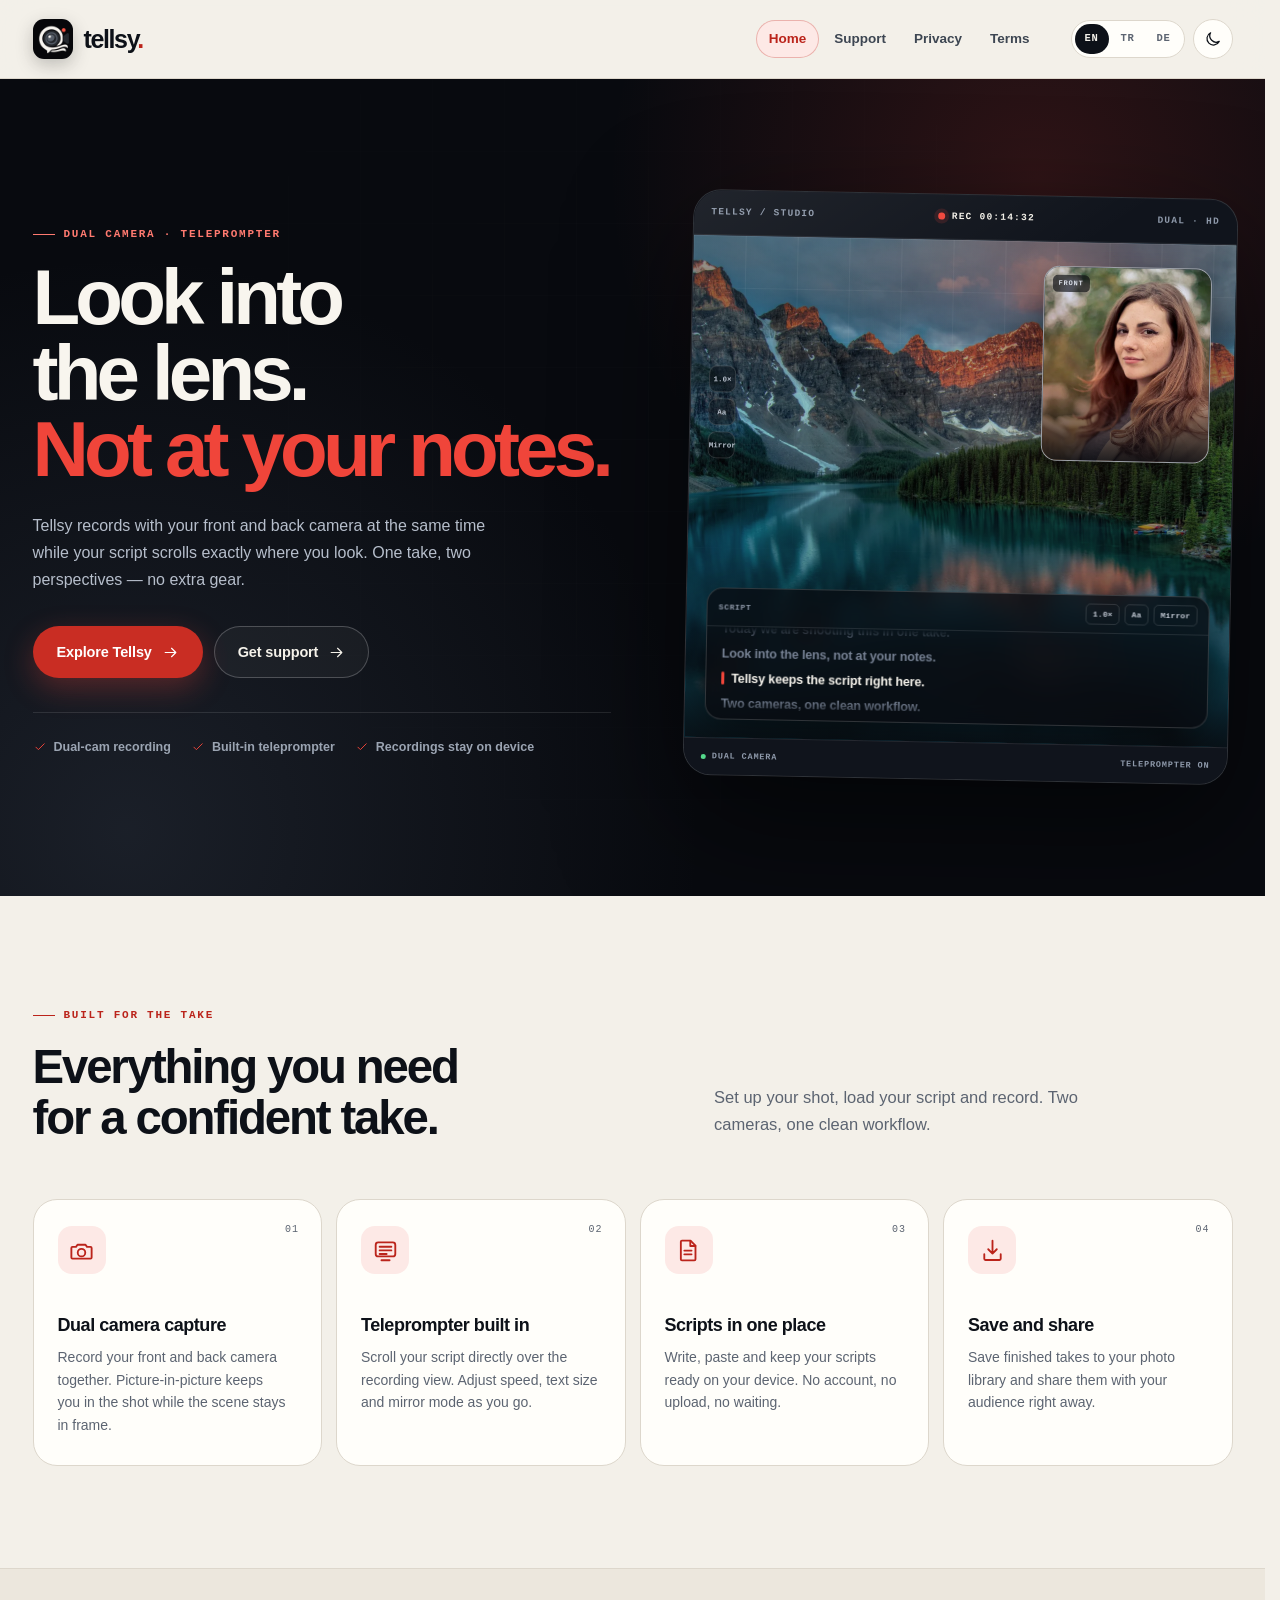
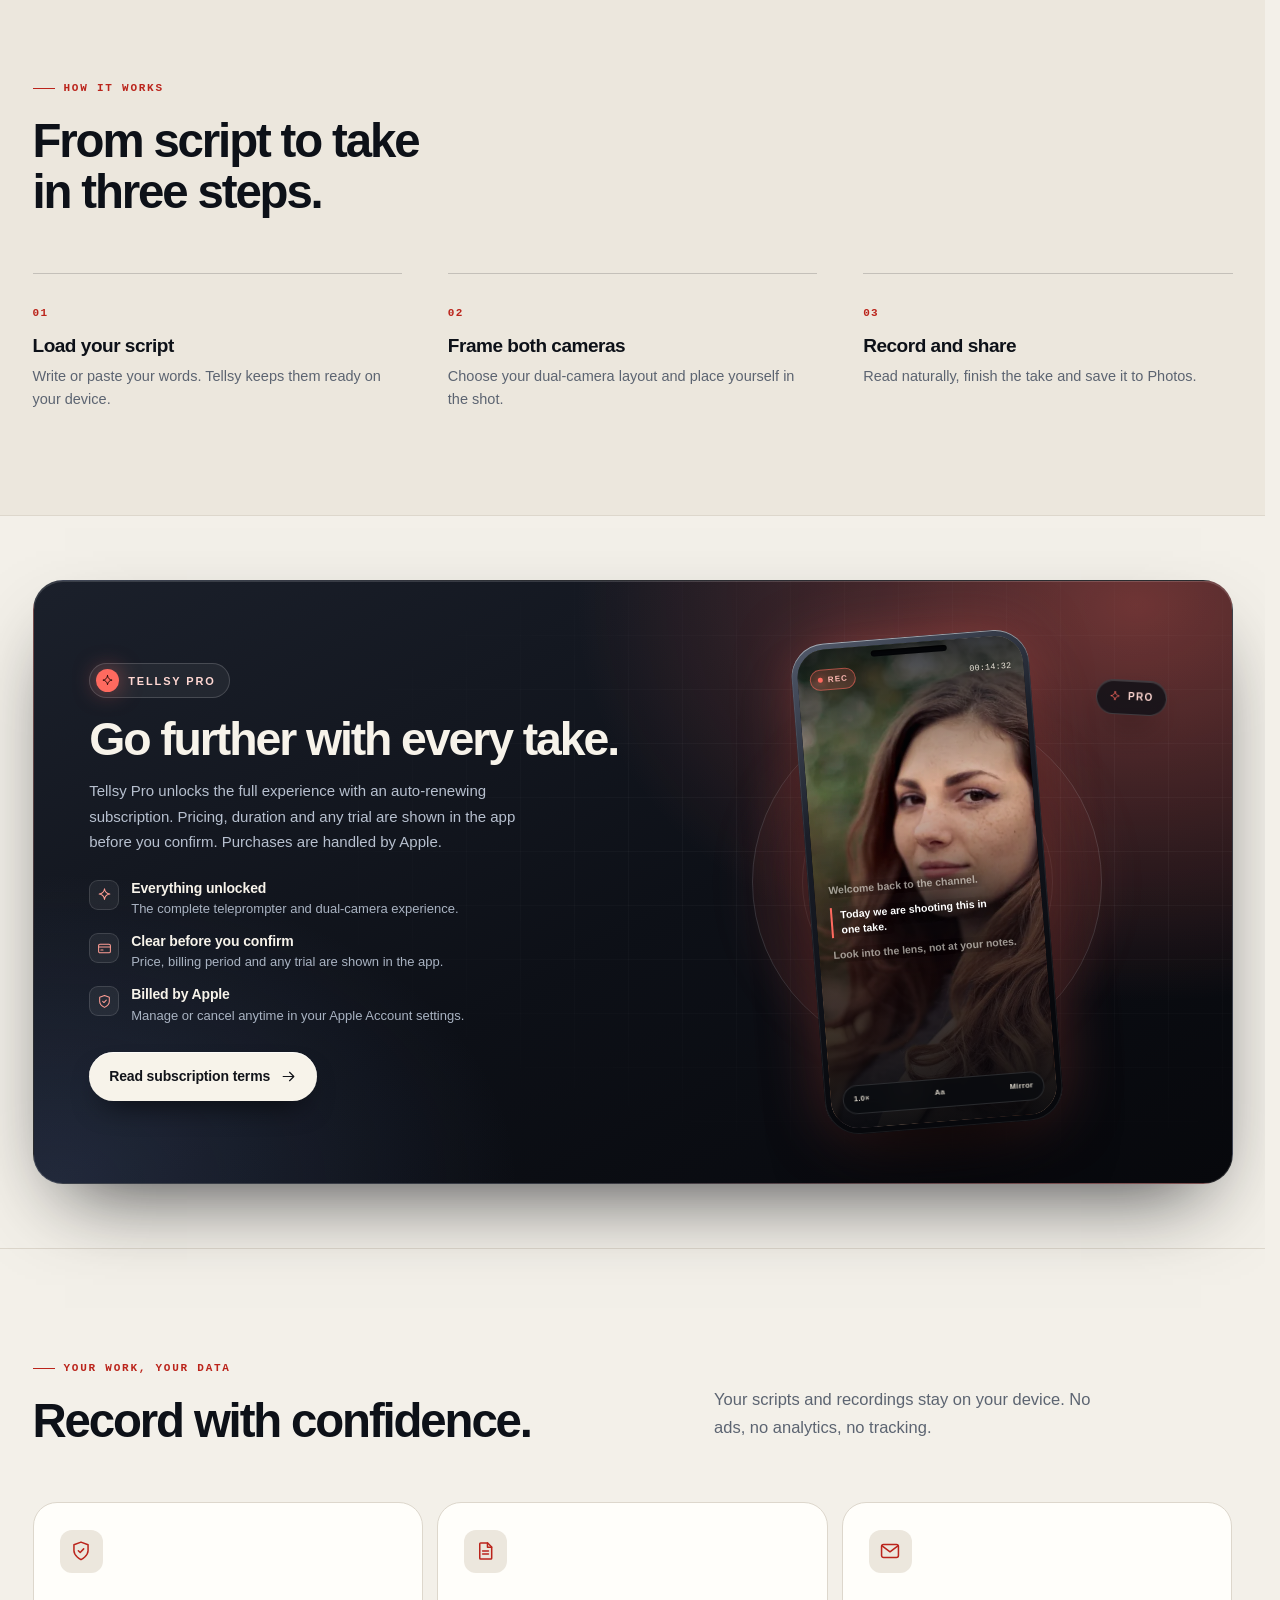
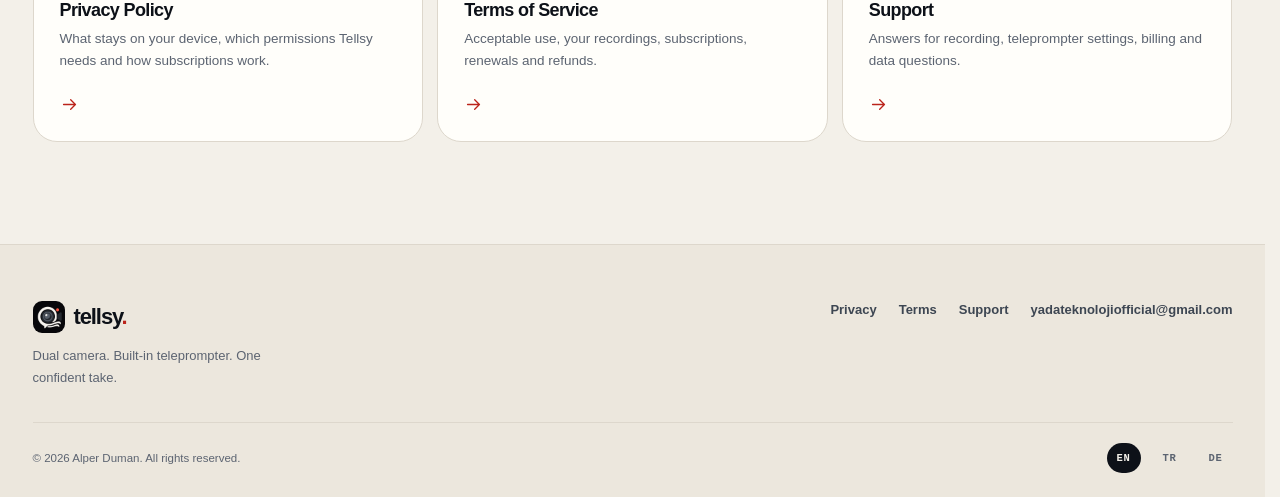
==== commit e5f93460: "Redesign Tellsy Pro section with premium split panel - Replace plain 'Go further' block with dark pr" ====
--- a/index.html
+++ b/index.html
@@ -13,13 +13,13 @@
   <meta name="application-name" content="Tellsy">
   <meta name="theme-color" content="#f3f0e9" media="(prefers-color-scheme: light)">
   <meta name="theme-color" content="#080a0f" media="(prefers-color-scheme: dark)">
-  <link rel="canonical" href="https://alperrd.github.io/docora-support/tellsy-support-github-pages/">
+  <link rel="canonical" href="https://alperrd.github.io/Tellsy-support/">
   <meta property="og:type" content="website">
   <meta property="og:site_name" content="Tellsy">
-  <meta property="og:url" content="https://alperrd.github.io/docora-support/tellsy-support-github-pages/">
+  <meta property="og:url" content="https://alperrd.github.io/Tellsy-support/">
   <meta property="og:title" content="Tellsy: Dual Cam Teleprompter — Look into the lens.">
   <meta property="og:description" content="Record with your front and back camera at the same time while your script scrolls. Tellsy is a dual-camera teleprompter for confident, one-take videos.">
-  <meta property="og:image" content="https://alperrd.github.io/docora-support/tellsy-support-github-pages/assets/og-image.png">
+  <meta property="og:image" content="https://alperrd.github.io/Tellsy-support/assets/og-image.png">
   <meta property="og:image:type" content="image/png">
   <meta property="og:image:width" content="1200">
   <meta property="og:image:height" content="630">
@@ -28,18 +28,18 @@
   <meta name="twitter:card" content="summary_large_image">
   <meta name="twitter:title" content="Tellsy: Dual Cam Teleprompter — Look into the lens.">
   <meta name="twitter:description" content="Record with your front and back camera at the same time while your script scrolls. Tellsy is a dual-camera teleprompter for confident, one-take videos.">
-  <meta name="twitter:image" content="https://alperrd.github.io/docora-support/tellsy-support-github-pages/assets/og-image.png">
+  <meta name="twitter:image" content="https://alperrd.github.io/Tellsy-support/assets/og-image.png">
   <meta name="twitter:image:alt" content="Tellsy app icon on a dark background with the message &quot;Look into the lens. Not at your notes.&quot;">
   <link rel="icon" type="image/png" sizes="32x32" href="assets/favicon-32x32.png?v=2">
   <link rel="icon" type="image/png" sizes="16x16" href="assets/favicon-16x16.png?v=2">
   <link rel="apple-touch-icon" sizes="180x180" href="assets/apple-touch-icon.png?v=2">
   <link rel="preload" as="image" href="assets/icon-192.png?v=2" fetchpriority="high">
   <link rel="preload" as="image" href="assets/studio-scene.webp" type="image/webp" fetchpriority="high">
-  <link rel="stylesheet" href="assets/style.css?v=5">
+  <link rel="stylesheet" href="assets/style.css?v=10">
   <link rel="expect" href="#hero" blocking="render">
   <noscript><style>.theme-toggle{display:none}</style></noscript>
-  <script defer src="assets/i18n.js?v=5"></script>
-  <script defer src="assets/main.js?v=5"></script>
+  <script defer src="assets/i18n.js?v=6"></script>
+  <script defer src="assets/main.js?v=6"></script>
 </head>
 <body data-page="home" data-lang="en">
 <div id="app">
@@ -167,20 +167,36 @@
 
     <section class="section premium-section">
       <div class="container">
-        <div class="premium-panel">
-          <div class="premium-copy">
-            <span class="eyebrow">Tellsy Pro</span>
-            <h2>Go further with every take.</h2>
-            <p>Tellsy Pro unlocks the full experience with an auto-renewing subscription. Pricing, duration and any trial are shown in the app before you confirm. Purchases are handled by Apple.</p>
-            <a class="premium-link" href="terms.html#subscriptions">Read subscription terms <svg width="17" height="17" viewBox="0 0 24 24" fill="none" stroke="currentColor" stroke-width="1.65" stroke-linecap="round" stroke-linejoin="round" aria-hidden="true"><path d="M4.5 12h15m-6-6 6 6-6 6"/></svg></a>
-          </div>
-          <div class="premium-graphic" aria-hidden="true">
-            <div class="ring ring-1"></div>
-            <div class="ring ring-2"></div>
-            <div class="ring ring-3"></div>
-            <div class="premium-badge"><svg width="27" height="27" viewBox="0 0 24 24" fill="none" stroke="currentColor" stroke-width="1.65" stroke-linecap="round" stroke-linejoin="round" aria-hidden="true"><path d="M12 2.8c.7 5.1 3.4 7.8 8.5 8.5-5.1.7-7.8 3.4-8.5 8.5-.7-5.1-3.4-7.8-8.5-8.5 5.1-.7 7.8-3.4 8.5-8.5Z"/></svg></div>
-            <span class="premium-spark spark-a">✳</span>
-            <span class="premium-spark spark-b">✳</span>
+        <div class="premium-shell">
+          <div class="premium-panel">
+            <div class="premium-copy">
+              <span class="premium-eyebrow"><span class="premium-mark"><svg width="13" height="13" viewBox="0 0 24 24" fill="none" stroke="currentColor" stroke-width="1.65" stroke-linecap="round" stroke-linejoin="round" aria-hidden="true"><path d="M12 2.8c.7 5.1 3.4 7.8 8.5 8.5-5.1.7-7.8 3.4-8.5 8.5-.7-5.1-3.4-7.8-8.5-8.5 5.1-.7 7.8-3.4 8.5-8.5Z"/></svg></span>Tellsy Pro</span>
+              <h2>Go further with every take.</h2>
+              <p>Tellsy Pro unlocks the full experience with an auto-renewing subscription. Pricing, duration and any trial are shown in the app before you confirm. Purchases are handled by Apple.</p>
+              <ul class="premium-perks">
+                <li><span class="perk-icon"><svg width="15" height="15" viewBox="0 0 24 24" fill="none" stroke="currentColor" stroke-width="1.65" stroke-linecap="round" stroke-linejoin="round" aria-hidden="true"><path d="M12 2.8c.7 5.1 3.4 7.8 8.5 8.5-5.1.7-7.8 3.4-8.5 8.5-.7-5.1-3.4-7.8-8.5-8.5 5.1-.7 7.8-3.4 8.5-8.5Z"/></svg></span><span class="perk-body"><strong>Everything unlocked</strong><span>The complete teleprompter and dual-camera experience.</span></span></li><li><span class="perk-icon"><svg width="15" height="15" viewBox="0 0 24 24" fill="none" stroke="currentColor" stroke-width="1.65" stroke-linecap="round" stroke-linejoin="round" aria-hidden="true"><rect x="2.6" y="5.1" width="18.8" height="13.8" rx="2.2"/><path d="M2.6 9.7h18.8M6.2 14.5h3.4"/></svg></span><span class="perk-body"><strong>Clear before you confirm</strong><span>Price, billing period and any trial are shown in the app.</span></span></li><li><span class="perk-icon"><svg width="15" height="15" viewBox="0 0 24 24" fill="none" stroke="currentColor" stroke-width="1.65" stroke-linecap="round" stroke-linejoin="round" aria-hidden="true"><path d="M12 21.4s7.7-3.8 7.7-9.6V5.2L12 2.3 4.3 5.2v6.6c0 5.8 7.7 9.6 7.7 9.6Z"/><path d="m9.1 11.7 2 2 3.8-4"/></svg></span><span class="perk-body"><strong>Billed by Apple</strong><span>Manage or cancel anytime in your Apple Account settings.</span></span></li>
+              </ul>
+              <a class="premium-link" href="terms.html#subscriptions">Read subscription terms <svg width="17" height="17" viewBox="0 0 24 24" fill="none" stroke="currentColor" stroke-width="1.65" stroke-linecap="round" stroke-linejoin="round" aria-hidden="true"><path d="M4.5 12h15m-6-6 6 6-6 6"/></svg></a>
+            </div>
+            <div class="premium-visual" aria-hidden="true">
+              <span class="premium-glow"></span>
+              <span class="premium-halo"></span>
+              <span class="premium-chip premium-chip-top"><svg width="12" height="12" viewBox="0 0 24 24" fill="none" stroke="currentColor" stroke-width="1.65" stroke-linecap="round" stroke-linejoin="round" aria-hidden="true"><path d="M12 2.8c.7 5.1 3.4 7.8 8.5 8.5-5.1.7-7.8 3.4-8.5 8.5-.7-5.1-3.4-7.8-8.5-8.5 5.1-.7 7.8-3.4 8.5-8.5Z"/></svg><span>PRO</span></span>
+              <div class="premium-device">
+                <div class="premium-screen">
+                  <img src="assets/studio-presenter.webp" width="600" height="698" alt="" loading="lazy" decoding="async">
+                  <span class="premium-screen-shade"></span>
+                  <div class="premium-screen-top">
+                    <span class="premium-rec"><i></i>REC</span>
+                    <span class="premium-time">00:14:32</span>
+                  </div>
+                  <div class="premium-script">
+                    <p>Welcome back to the channel.</p><p class="is-active">Today we are shooting this in one take.</p><p>Look into the lens, not at your notes.</p>
+                  </div>
+                  <div class="premium-screen-foot"><span>1.0×</span><span>Aa</span><span>Mirror</span></div>
+                </div>
+              </div>
+            </div>
           </div>
         </div>
       </div>
--- a/assets/style.css
+++ b/assets/style.css
@@ -1266,135 +1266,465 @@
   padding-block: clamp(40px, 5vw, 70px);
 }
 
+.premium-shell {
+  container-name: premium;
+  container-type: inline-size;
+}
+
 .premium-panel {
+  --pro-ink: #07080c;
+  --pro-text: #f7f3ea;
+  --pro-muted: #b7c0cf;
+  --pro-accent: #ff6a5f;
+
   position: relative;
   display: grid;
-  grid-template-columns: minmax(0, 1.08fr) minmax(0, 0.92fr);
-  gap: 40px;
-  align-items: center;
+  gap: clamp(30px, 5cqi, 48px);
   overflow: hidden;
-  padding: clamp(32px, 5vw, 62px);
-  border: 1px solid rgba(255, 255, 255, 0.12);
-  border-radius: 32px;
+  padding: clamp(26px, 4.6cqi, 56px);
+  border: 1px solid rgba(255, 255, 255, 0.14);
+  border-radius: 30px;
   background:
-    radial-gradient(circle at 84% 18%, rgba(240, 69, 58, 0.25), transparent 34%),
-    linear-gradient(145deg, #151a24, #080a0f 65%);
-  color: #f5f2ea;
-  box-shadow: var(--shadow-lg);
+    radial-gradient(78% 110% at 92% 4%, color-mix(in oklab, var(--pro-accent) 40%, transparent), transparent 60%),
+    radial-gradient(60% 80% at 2% 100%, rgba(94, 116, 168, 0.24), transparent 64%),
+    linear-gradient(152deg, #1b202b 0%, #0d1017 54%, #07080c 100%);
+  color: var(--pro-text);
+  box-shadow:
+    inset 0 1px 0 rgba(255, 255, 255, 0.14),
+    0 36px 80px -32px rgba(4, 6, 12, 0.78);
+  isolation: isolate;
 }
 
 .premium-panel::before {
   content: "";
   position: absolute;
   inset: 0;
-  opacity: 0.35;
+  z-index: 0;
   background-image:
-    linear-gradient(rgba(255, 255, 255, 0.05) 1px, transparent 1px),
-    linear-gradient(90deg, rgba(255, 255, 255, 0.05) 1px, transparent 1px);
-  background-size: 58px 58px;
-  mask-image: radial-gradient(circle at 70% 50%, #000, transparent 76%);
+    linear-gradient(rgba(255, 255, 255, 0.045) 1px, transparent 1px),
+    linear-gradient(90deg, rgba(255, 255, 255, 0.045) 1px, transparent 1px);
+  background-size: 54px 54px;
+  -webkit-mask-image: radial-gradient(ellipse 80% 80% at 76% 42%, #000 10%, transparent 74%);
+  mask-image: radial-gradient(ellipse 80% 80% at 76% 42%, #000 10%, transparent 74%);
   pointer-events: none;
 }
 
 .premium-copy {
   position: relative;
-  z-index: 2;
-}
-
-.premium-copy .eyebrow {
-  color: #ff7a70;
+  z-index: 1;
+  align-self: center;
+}
+
+.premium-eyebrow {
+  display: inline-flex;
+  align-items: center;
+  gap: 9px;
+  padding: 5px 13px 5px 6px;
+  border: 1px solid rgba(255, 255, 255, 0.16);
+  border-radius: 999px;
+  background: rgba(255, 255, 255, 0.055);
+  color: #ffd7d2;
+  font-size: 11px;
+  font-weight: 800;
+  letter-spacing: 0.17em;
+  text-transform: uppercase;
+}
+
+.premium-mark {
+  display: grid;
+  place-items: center;
+  inline-size: 23px;
+  block-size: 23px;
+  border-radius: 50%;
+  background: var(--pro-accent);
+  color: #220706;
+  box-shadow: 0 0 22px rgba(255, 106, 95, 0.5);
 }
 
 .premium-copy h2 {
-  margin: 0 0 16px;
-  color: #f8f5ee;
-  font-size: clamp(1.9rem, 3.2vw, 2.8rem);
+  margin: 18px 0 14px;
+  color: var(--pro-text);
+  font-size: clamp(1.85rem, 4.4cqi, 2.9rem);
+  line-height: 1.03;
   letter-spacing: -0.045em;
-}
-
-.premium-copy p {
-  max-inline-size: 50ch;
-  margin-block-end: 24px;
-  color: #b6becb;
+  text-wrap: balance;
+}
+
+.premium-copy > p {
+  max-inline-size: 52ch;
+  margin: 0;
+  color: var(--pro-muted);
   font-size: 15px;
-  line-height: 1.68;
+  line-height: 1.7;
+}
+
+.premium-perks {
+  display: grid;
+  gap: 13px;
+  margin: 24px 0 26px;
+  padding: 0;
+  list-style: none;
+}
+
+.premium-perks li {
+  display: grid;
+  grid-template-columns: auto minmax(0, 1fr);
+  gap: 12px;
+  align-items: start;
+}
+
+.perk-icon {
+  display: grid;
+  place-items: center;
+  inline-size: 30px;
+  block-size: 30px;
+  margin-block-start: 1px;
+  border: 1px solid rgba(255, 255, 255, 0.13);
+  border-radius: 9px;
+  background: rgba(255, 255, 255, 0.06);
+  color: #ff9d94;
+}
+
+.perk-body strong {
+  display: block;
+  color: var(--pro-text);
+  font-size: 14px;
+  line-height: 1.3;
+  letter-spacing: -0.01em;
+}
+
+.perk-body > span {
+  display: block;
+  margin-block-start: 2px;
+  color: #a9b3c2;
+  font-size: 13px;
+  line-height: 1.55;
 }
 
 .premium-link {
   display: inline-flex;
   align-items: center;
-  gap: 9px;
-  color: #f8f5ee;
+  gap: 10px;
+  padding: 13px 20px;
+  border-radius: 999px;
+  background: var(--pro-text);
+  color: #12141a;
   font-size: 14px;
   font-weight: 700;
+  letter-spacing: -0.01em;
+  box-shadow:
+    inset 0 1px 0 rgba(255, 255, 255, 0.7),
+    0 14px 30px -14px rgba(0, 0, 0, 0.85);
+  transition: background-color 0.2s ease, color 0.2s ease, transform 0.2s ease;
+}
+
+.premium-link svg {
+  transition: transform 0.2s ease;
 }
 
 .premium-link:hover {
-  color: #ff7a70;
-}
-
-.premium-graphic {
+  background: var(--pro-accent);
+  color: #1c0605;
+  transform: translateY(-1px);
+}
+
+.premium-link:hover svg {
+  transform: translateX(3px);
+}
+
+.premium-link:focus-visible {
+  outline: 2px solid #ffd7d2;
+  outline-offset: 3px;
+}
+
+.premium-visual {
+  position: relative;
+  z-index: 1;
+  display: grid;
+  place-items: center;
+  min-block-size: clamp(340px, 64cqi, 470px);
+  isolation: isolate;
+}
+
+.premium-glow {
+  position: absolute;
+  z-index: -1;
+  inline-size: min(94%, 430px);
+  aspect-ratio: 1;
+  border-radius: 50%;
+  background: radial-gradient(circle, rgba(255, 106, 95, 0.36), rgba(255, 106, 95, 0.08) 46%, transparent 68%);
+  filter: blur(12px);
+}
+
+.premium-halo {
+  position: absolute;
+  z-index: -1;
+  inline-size: min(80%, 350px);
+  aspect-ratio: 1;
+  border: 1px solid rgba(255, 255, 255, 0.14);
+  border-radius: 50%;
+  box-shadow: inset 0 0 70px rgba(255, 106, 95, 0.09);
+}
+
+.premium-halo::after {
+  content: "";
+  position: absolute;
+  inset: 14%;
+  border: 1px solid rgba(255, 255, 255, 0.09);
+  border-radius: inherit;
+}
+
+.premium-device {
   position: relative;
   z-index: 2;
+  inline-size: min(58%, 208px);
+  aspect-ratio: 9 / 18.6;
+  padding: 6px;
+  border-radius: 34px;
+  background: linear-gradient(155deg, #525a6b 0%, #1a1e28 32%, #07080c 80%);
+  box-shadow:
+    inset 0 1px 0 rgba(255, 255, 255, 0.45),
+    inset 0 0 0 1px rgba(255, 255, 255, 0.08),
+    0 44px 76px -28px rgba(0, 0, 0, 0.95),
+    0 0 66px -14px rgba(255, 106, 95, 0.5);
+  transform: rotate(-4.5deg);
+}
+
+.premium-device::before {
+  content: "";
+  position: absolute;
+  z-index: 4;
+  inset-block-start: 11px;
+  inset-inline-start: 50%;
+  translate: -50% 0;
+  inline-size: 32%;
+  block-size: 6px;
+  border-radius: 999px;
+  background: #040508;
+  box-shadow: inset 0 1px 2px rgba(0, 0, 0, 0.9);
+}
+
+.premium-screen {
+  position: relative;
+  block-size: 100%;
+  overflow: hidden;
+  border-radius: 28px;
+  background: #05060a;
+}
+
+.premium-screen img {
+  position: absolute;
+  inset: 0;
+  inline-size: 100%;
+  block-size: 100%;
+  object-fit: cover;
+  object-position: 50% 26%;
+  filter: saturate(0.92) contrast(1.05);
+}
+
+.premium-screen-shade {
+  position: absolute;
+  inset: 0;
+  background: linear-gradient(
+    180deg,
+    rgba(4, 6, 10, 0.78) 0%,
+    rgba(4, 6, 10, 0.12) 30%,
+    rgba(4, 6, 10, 0.62) 60%,
+    rgba(4, 6, 10, 0.8) 82%,
+    rgba(4, 6, 10, 0.94) 100%
+  );
+}
+
+.premium-screen-top {
+  position: absolute;
+  inset-block-start: 20px;
+  inset-inline: 12px;
+  display: flex;
+  align-items: center;
+  justify-content: space-between;
+  gap: 8px;
+}
+
+.premium-rec {
+  display: inline-flex;
+  align-items: center;
+  gap: 5px;
+  padding: 3px 7px;
+  border: 1px solid rgba(255, 106, 95, 0.55);
+  border-radius: 999px;
+  background: rgba(255, 106, 95, 0.18);
+  color: #ffb9b3;
+  font-size: 8px;
+  font-weight: 800;
+  letter-spacing: 0.14em;
+}
+
+.premium-rec i {
+  inline-size: 5px;
+  block-size: 5px;
+  border-radius: 50%;
+  background: var(--pro-accent);
+  box-shadow: 0 0 8px var(--pro-accent);
+}
+
+.premium-time {
+  color: #e9e3d8;
+  font-family: var(--font-mono);
+  font-size: 8.5px;
+  letter-spacing: 0.02em;
+}
+
+.premium-script {
+  position: absolute;
+  z-index: 1;
+  inset-inline: 14px;
+  inset-block-start: 57%;
+  translate: 0 -50%;
   display: grid;
-  place-items: center;
-  min-block-size: 230px;
-}
-
-.ring {
+  gap: 10px;
+}
+
+.premium-script::before {
+  content: "";
   position: absolute;
-  border: 1px solid rgba(255, 255, 255, 0.14);
-  border-radius: 50%;
-}
-
-.ring-1 {
-  inline-size: 230px;
-  block-size: 230px;
-}
-
-.ring-2 {
-  inline-size: 164px;
-  block-size: 164px;
-  border-color: rgba(240, 69, 58, 0.35);
-}
-
-.ring-3 {
-  inline-size: 98px;
-  block-size: 98px;
-  background: rgba(240, 69, 58, 0.1);
-  border-color: rgba(240, 69, 58, 0.55);
-}
-
-.premium-badge {
-  position: relative;
+  z-index: -1;
+  inset: -18px -10px;
+  border-radius: 18px;
+  background: radial-gradient(ellipse at center, rgba(4, 6, 10, 0.68), transparent 74%);
+  filter: blur(6px);
+}
+
+.premium-script p {
+  display: -webkit-box;
+  -webkit-box-orient: vertical;
+  -webkit-line-clamp: 2;
+  overflow: hidden;
+  margin: 0;
+  color: rgba(245, 242, 234, 0.6);
+  font-size: clamp(8.5px, 1.6cqi, 10.5px);
+  line-height: 1.45;
+  font-weight: 600;
+  text-wrap: pretty;
+  text-shadow: 0 1px 10px rgba(0, 0, 0, 0.9);
+}
+
+.premium-script p.is-active {
+  padding-inline-start: 8px;
+  border-inline-start: 2px solid var(--pro-accent);
+  color: #fff;
+  font-weight: 700;
+}
+
+.premium-screen-foot {
+  position: absolute;
+  inset-block-end: 14px;
+  inset-inline: 12px;
+  display: flex;
+  justify-content: space-between;
+  gap: 5px;
+  padding: 7px 10px;
+  border: 1px solid rgba(255, 255, 255, 0.13);
+  border-radius: 999px;
+  background: rgba(9, 11, 16, 0.74);
+  -webkit-backdrop-filter: blur(8px);
+  backdrop-filter: blur(8px);
+  color: #ddd7cb;
+  font-size: 7.5px;
+  font-weight: 700;
+  letter-spacing: 0.04em;
+}
+
+.premium-chip {
+  position: absolute;
   z-index: 3;
-  display: grid;
-  place-items: center;
-  inline-size: 64px;
-  block-size: 64px;
-  border: 1px solid rgba(255, 255, 255, 0.22);
-  border-radius: 20px;
-  background: rgba(8, 10, 15, 0.66);
-  color: #ff7a70;
-  box-shadow: 0 16px 40px rgba(0, 0, 0, 0.35);
-}
-
-.premium-spark {
-  position: absolute;
-  color: #ff7a70;
-  font-size: 18px;
-}
-
-.spark-a {
-  inset-block-start: 16%;
-  inset-inline-end: 18%;
-}
-
-.spark-b {
-  inset-block-end: 18%;
-  inset-inline-start: 20%;
-  font-size: 12px;
-  opacity: 0.7;
+  display: inline-flex;
+  align-items: center;
+  gap: 7px;
+  padding: 8px 12px;
+  border: 1px solid rgba(255, 255, 255, 0.17);
+  border-radius: 999px;
+  background: rgba(13, 15, 22, 0.8);
+  box-shadow:
+    0 16px 34px -14px rgba(0, 0, 0, 0.9),
+    inset 0 1px 0 rgba(255, 255, 255, 0.15);
+  -webkit-backdrop-filter: blur(10px);
+  backdrop-filter: blur(10px);
+  color: #f3eee4;
+  font-size: 10px;
+  font-weight: 800;
+  letter-spacing: 0.13em;
+  text-transform: uppercase;
+  white-space: nowrap;
+}
+
+.premium-chip-top {
+  inset-block-start: 9%;
+  inset-inline-end: 2%;
+  rotate: 3deg;
+  color: #ffd7d2;
+}
+
+.premium-chip-top svg {
+  color: var(--pro-accent);
+}
+
+@container premium (min-width: 700px) {
+  .premium-panel {
+    grid-template-columns: minmax(0, 1.04fr) minmax(0, 0.96fr);
+    align-items: center;
+  }
+
+  .premium-visual {
+    min-block-size: 460px;
+  }
+
+  .premium-device {
+    inline-size: min(64%, 238px);
+  }
+}
+
+@container premium (max-width: 420px) {
+  .premium-panel {
+    border-radius: 24px;
+  }
+
+  .premium-device {
+    inline-size: min(62%, 190px);
+  }
+
+  .premium-chip {
+    padding: 7px 10px;
+    font-size: 9px;
+  }
+
+  .premium-chip-top {
+    inset-inline-end: 0;
+  }
+}
+
+@container premium (max-width: 320px) {
+  .premium-chip-top {
+    display: none;
+  }
+}
+
+@media (prefers-reduced-motion: no-preference) {
+  .premium-device {
+    animation: pro-float 9s ease-in-out infinite alternate;
+  }
+
+  .premium-chip-top {
+    animation: pro-float 7.5s ease-in-out infinite alternate-reverse;
+  }
+}
+
+@keyframes pro-float {
+  from {
+    translate: 0 0;
+  }
+  to {
+    translate: 0 -9px;
+  }
 }
 
 /* Trust cards */
@@ -2181,14 +2511,6 @@
     gap: 30px;
   }
 
-  .premium-panel {
-    grid-template-columns: 1fr;
-  }
-
-  .premium-graphic {
-    min-block-size: 190px;
-  }
-
   .legal-grid,
   .support-quick {
     grid-template-columns: 1fr;
@@ -2324,14 +2646,6 @@
     min-block-size: 0;
   }
 
-  .premium-panel {
-    border-radius: 24px;
-  }
-
-  .premium-graphic {
-    display: none;
-  }
-
   .support-sidebar {
     grid-template-columns: 1fr;
   }
